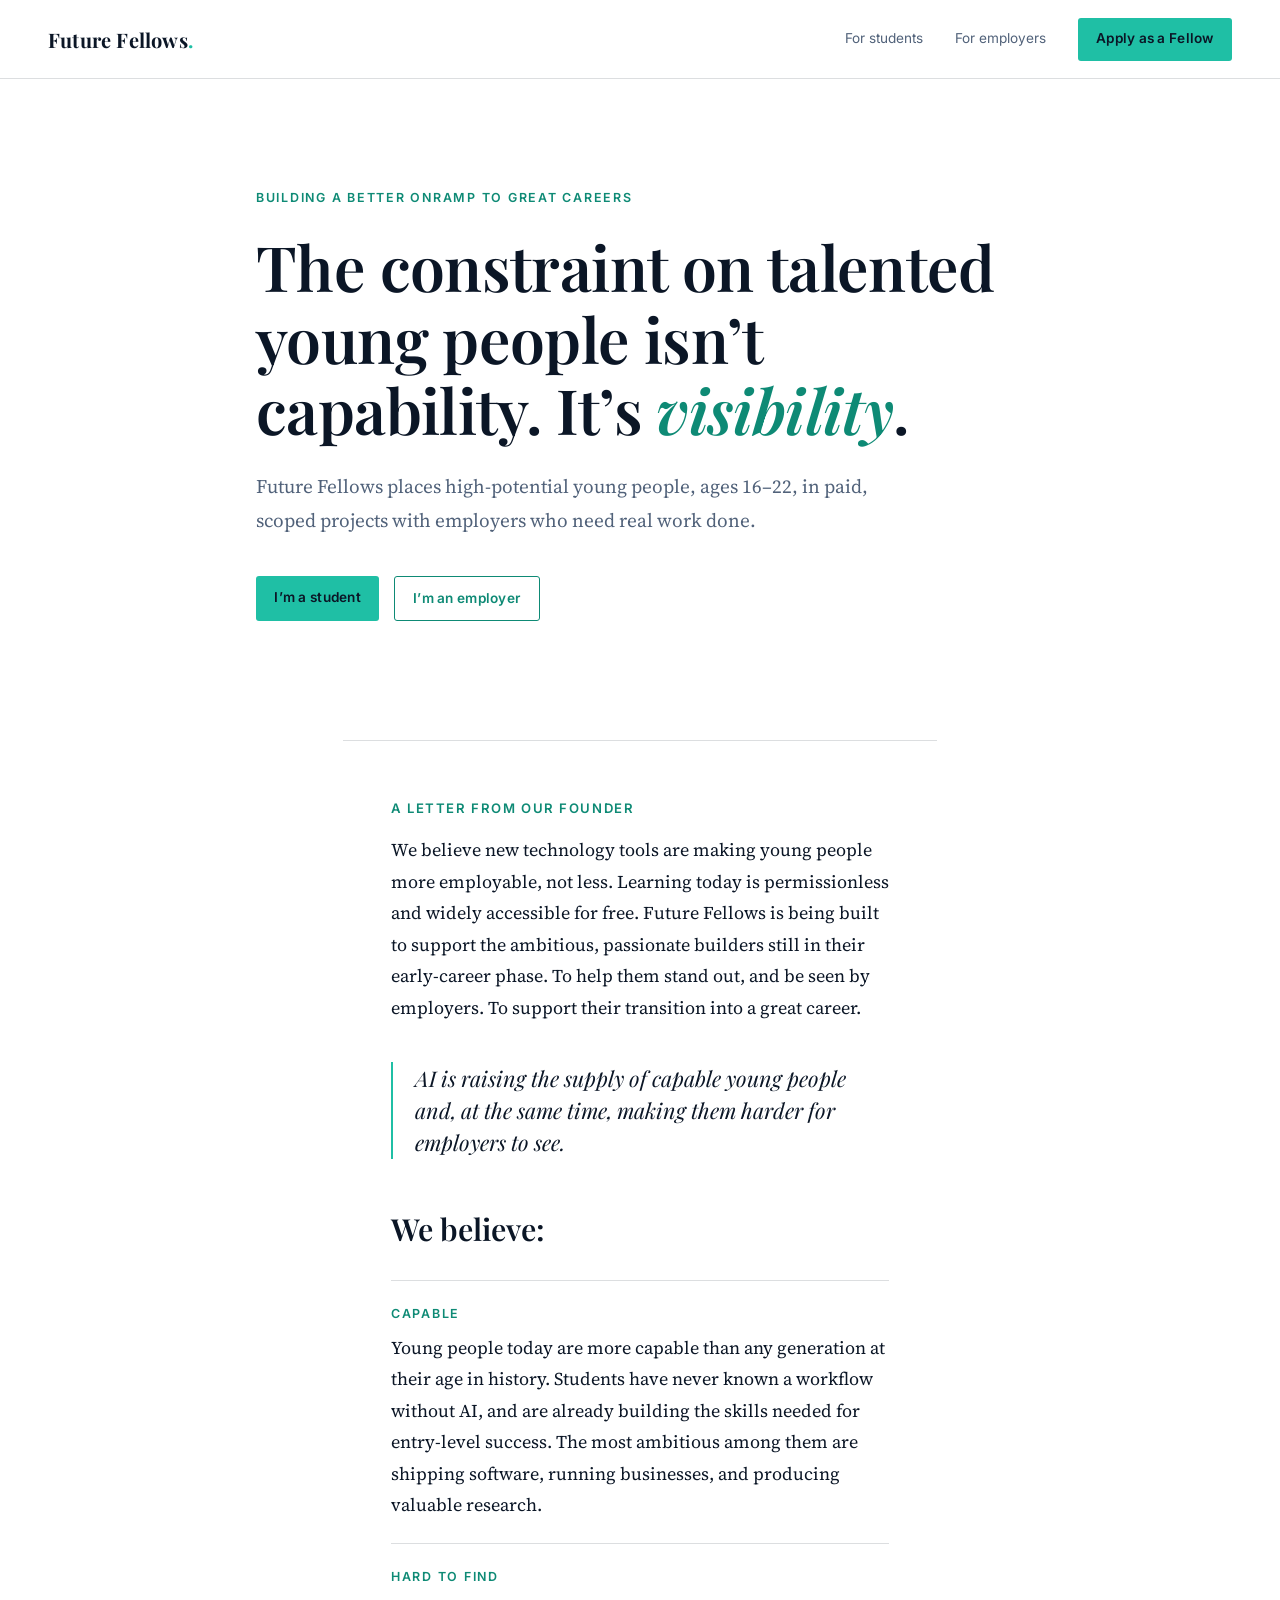
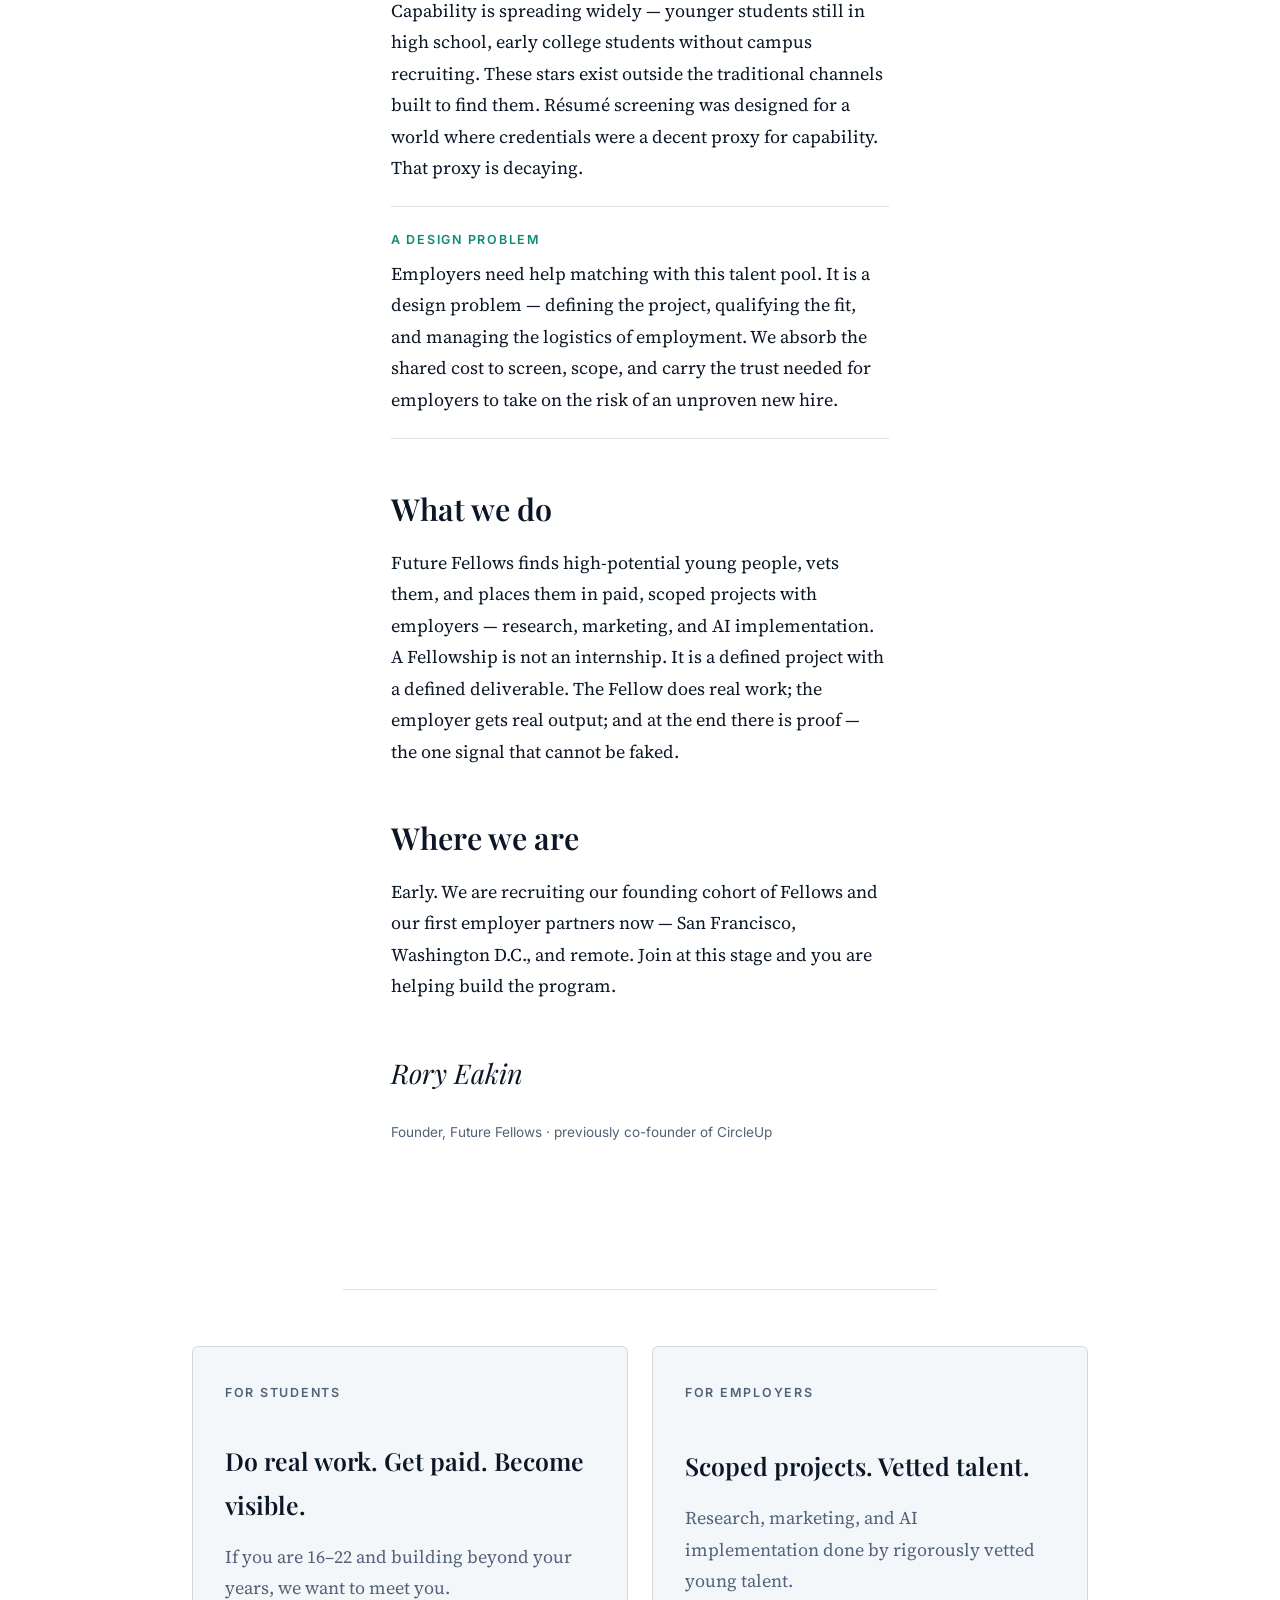
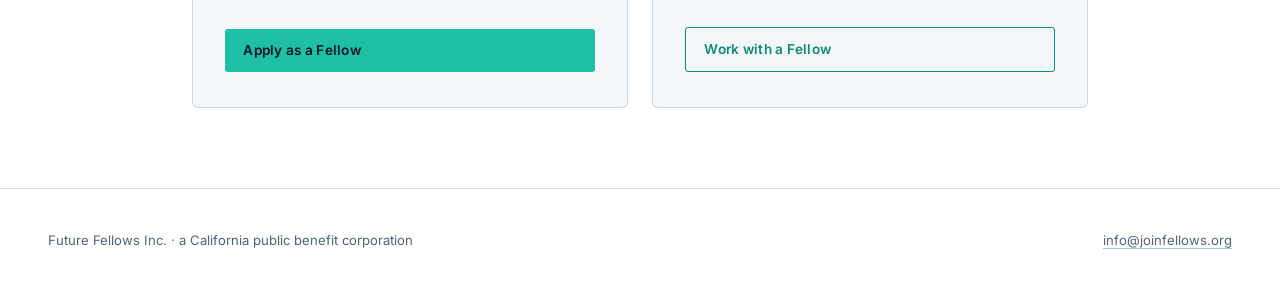
==== index.html @ b939de91 "Update index.html" ====
<!DOCTYPE html>
<html lang="en">
<head>
<meta charset="UTF-8">
<meta name="viewport" content="width=device-width, initial-scale=1">
<title>Future Fellows — Building a better onramp to great careers</title>
<meta name="description" content="Future Fellows places high-potential young people, ages 16–22, in paid, scoped projects with employers. The constraint on talented young people isn't capability. It's visibility.">
<link rel="preconnect" href="https://fonts.googleapis.com">
<link rel="preconnect" href="https://fonts.gstatic.com" crossorigin>
<link href="https://fonts.googleapis.com/css2?family=Playfair+Display:ital,wght@0,600;0,700;1,600&family=Source+Serif+4:ital,opsz,wght@0,8..60,400;0,8..60,600;1,8..60,400&family=Inter:wght@400;600&display=swap" rel="stylesheet">
<link rel="stylesheet" href="/style.css">
</head>
<body>

<nav class="nav">
  <a class="wordmark" href="/">Future Fellows<span>.</span></a>
  <div class="nav-links">
    <a href="/students.html">For students</a>
    <a href="/employers.html">For employers</a>
    <a class="btn" href="/students.html#apply">Apply as a Fellow</a>
  </div>
</nav>

<header class="hero fade-in">
  <p class="eyebrow">Building a better onramp to great careers</p>
  <h1>The constraint on talented   young people isn&rsquo;t capability. It&rsquo;s <em>visibility</em>.</h1>
  <p class="dek">Future Fellows places high-potential young people, ages 16&ndash;22, in paid, scoped projects with employers who need real work done.</p>
  <div class="cta-row">
    <a class="btn" href="/students.html">I&rsquo;m a student</a>
    <a class="btn btn-ghost" href="/employers.html">I&rsquo;m an employer</a>
  </div>
</header>

<hr class="rule">

<main class="prose">

  <h3>A letter from our founder</h3>

  <p>We believe new technology tools are making young people more employable, not less. Learning today is permissionless and widely accessible for free. Future Fellows is being built to support the ambitious, passionate builders still in their early-career phase. To help them stand out, and be seen by employers. To support their transition into a great career.</p>

  <p class="break-line">AI is raising the supply of capable young people and, at the same time, making them harder for employers to see.</p>

  <h2>We believe:</h2>

  <ul class="beliefs">
    <li>
      <span class="belief-name">Capable</span>
      Young people today are more capable than any generation at their age in history. Students have never known a workflow without AI, and are already building the skills needed for entry-level success. The most ambitious among them are shipping software, running businesses, and producing valuable research.
    </li>
    <li>
      <span class="belief-name">Hard to find</span>
      Capability is spreading widely &mdash; younger students still in high school, early college students without campus recruiting. These stars exist outside the traditional channels built to find them. R&eacute;sum&eacute; screening was designed for a world where credentials were a decent proxy for capability. That proxy is decaying.
    </li>
    <li>
      <span class="belief-name">A design problem</span>
      Employers need help matching with this talent pool. It is a design problem &mdash; defining the project, qualifying the fit, and managing the logistics of employment. We absorb the shared cost to screen, scope, and carry the trust needed for employers to take on the risk of an unproven new hire.
    </li>
  </ul>

  <h2>What we do</h2>

  <p>Future Fellows finds high-potential young people, vets them, and places them in paid, scoped projects with employers &mdash; research, marketing, and AI implementation. A Fellowship is not an internship. It is a defined project with a defined deliverable. The Fellow does real work; the employer gets real output; and at the end there is proof &mdash; the one signal that cannot be faked.</p>

  <h2>Where we are</h2>

  <p>Early. We are recruiting our founding cohort of Fellows and our first employer partners now &mdash; San Francisco, Washington D.C., and remote. Join at this stage and you are helping build the program.</p>

  <div class="signature">
    <p class="sig-name">Rory Eakin</p>
    <p class="sig-role">Founder, Future Fellows &middot; previously co-founder of CircleUp</p>
  </div>

</main>

<hr class="rule">

<section class="split">
  <div class="panel">
    <p class="eyebrow">For students</p>
    <h2>Do real work. Get paid. Become visible.</h2>
    <p>If you are 16&ndash;22 and building beyond your years, we want to meet you.</p>
    <a class="btn" href="/students.html">Apply as a Fellow</a>
  </div>
  <div class="panel">
    <p class="eyebrow">For employers</p>
    <h2>Scoped projects. Vetted talent.</h2>
    <p>Research, marketing, and AI implementation done by rigorously vetted young talent.</p>
    <a class="btn btn-ghost" href="/employers.html">Work with a Fellow</a>
  </div>
</section>

<footer>
  <div>Future Fellows Inc. &middot; a California public benefit corporation</div>
  <div><a href="mailto:info@joinfellows.org">info@joinfellows.org</a></div>
</footer>

</body>
</html>
---- style.css ----
/* Future Fellows — joinfellows.org
   Palette: white ground, navy ink, teal accent.
   Type: Playfair Display (display) / Source Serif 4 (body) / Inter (utility) */

:root {
  --bg: #FFFFFF;
  --bg-2: #F3F7F9;
  --ink: #0B1626;
  --muted: #51627A;
  --teal: #1FBFA5;
  --teal-text: #0E8A75;
  --teal-soft: rgba(31, 191, 165, 0.10);
  --hairline: rgba(11, 22, 38, 0.14);
  --measure: 66ch;
}

* { margin: 0; padding: 0; box-sizing: border-box; }

html { scroll-behavior: smooth; }

body {
  background: var(--bg);
  color: var(--ink);
  font-family: "Source Serif 4", Georgia, serif;
  font-size: 1.125rem;
  line-height: 1.75;
  -webkit-font-smoothing: antialiased;
}

::selection { background: var(--teal); color: var(--ink); }

a { color: var(--teal-text); text-decoration-color: rgba(14,138,117,.4); text-underline-offset: 3px; }
a:hover { text-decoration-color: var(--teal-text); }
a:focus-visible, button:focus-visible {
  outline: 2px solid var(--teal-text);
  outline-offset: 3px;
  border-radius: 2px;
}

/* ---------- Nav ---------- */

.nav {
  position: sticky;
  top: 0;
  z-index: 10;
  display: flex;
  align-items: center;
  justify-content: space-between;
  padding: 1.1rem clamp(1.25rem, 4vw, 3rem);
  background: rgba(255, 255, 255, 0.88);
  backdrop-filter: blur(8px);
  border-bottom: 1px solid var(--hairline);
}

.wordmark {
  font-family: "Playfair Display", Georgia, serif;
  font-weight: 700;
  font-size: 1.25rem;
  color: var(--ink);
  text-decoration: none;
  letter-spacing: 0.01em;
}
.wordmark span { color: var(--teal); }

.nav-links {
  display: flex;
  align-items: center;
  gap: clamp(1rem, 3vw, 2rem);
  font-family: "Inter", system-ui, sans-serif;
  font-size: 0.85rem;
}
.nav-links a { color: var(--muted); text-decoration: none; }
.nav-links a:hover { color: var(--ink); }
.nav-links a.active { color: var(--ink); }

.btn {
  display: inline-block;
  font-family: "Inter", system-ui, sans-serif;
  font-size: 0.85rem;
  font-weight: 600;
  letter-spacing: 0.02em;
  color: var(--ink) !important;
  background: var(--teal);
  padding: 0.6rem 1.15rem;
  border-radius: 3px;
  text-decoration: none;
  transition: background 140ms ease;
}
.btn:hover { background: #2bd6ba; }

.btn-ghost {
  background: transparent;
  color: var(--teal-text) !important;
  border: 1px solid var(--teal-text);
}
.btn-ghost:hover { background: var(--teal-soft); }

/* ---------- Hero ---------- */

.hero {
  max-width: 54rem;
  margin: 0 auto;
  padding: clamp(5rem, 12vh, 9rem) clamp(1.25rem, 4vw, 3rem) clamp(3rem, 7vh, 5rem);
  text-align: left;
}

.eyebrow {
  font-family: "Inter", system-ui, sans-serif;
  font-size: 0.78rem;
  font-weight: 600;
  letter-spacing: 0.14em;
  text-transform: uppercase;
  color: var(--teal-text);
  margin-bottom: 1.4rem;
}

.hero h1 {
  font-family: "Playfair Display", Georgia, serif;
  font-weight: 600;
  font-size: clamp(2.2rem, 5.5vw, 3.9rem);
  line-height: 1.14;
  letter-spacing: -0.01em;
}

.hero h1 em {
  font-style: italic;
  color: var(--teal-text);
}

.hero .dek {
  margin-top: 1.6rem;
  max-width: var(--measure);
  color: var(--muted);
  font-size: 1.2rem;
}

.hero .cta-row { margin-top: 2.4rem; display: flex; gap: 0.9rem; flex-wrap: wrap; }

/* ---------- Letter / prose ---------- */

.prose {
  max-width: var(--measure);
  margin: 0 auto;
  padding: 0 clamp(1.25rem, 4vw, 3rem) 4rem;
}

.prose p { margin-bottom: 1.5rem; }

.prose h2 {
  font-family: "Playfair Display", Georgia, serif;
  font-weight: 600;
  font-size: clamp(1.5rem, 3vw, 1.9rem);
  line-height: 1.25;
  margin: 3.2rem 0 1.2rem;
}

.prose h3 {
  font-family: "Inter", system-ui, sans-serif;
  font-size: 0.82rem;
  font-weight: 600;
  letter-spacing: 0.12em;
  text-transform: uppercase;
  color: var(--teal-text);
  margin: 2.6rem 0 0.9rem;
}

.prose .break-line {
  font-family: "Playfair Display", Georgia, serif;
  font-style: italic;
  font-size: 1.35rem;
  line-height: 1.5;
  color: var(--ink);
  margin: 2.4rem 0;
  padding-left: 1.4rem;
  border-left: 2px solid var(--teal);
}

.rule {
  max-width: var(--measure);
  margin: 3.5rem auto;
  border: 0;
  border-top: 1px solid var(--hairline);
}

/* Beliefs */

.beliefs { list-style: none; margin: 2rem 0; }
.beliefs li {
  padding: 1.4rem 0;
  border-top: 1px solid var(--hairline);
}
.beliefs li:last-child { border-bottom: 1px solid var(--hairline); }
.beliefs .belief-name {
  font-family: "Inter", system-ui, sans-serif;
  font-size: 0.78rem;
  font-weight: 600;
  letter-spacing: 0.14em;
  text-transform: uppercase;
  color: var(--teal-text);
  display: block;
  margin-bottom: 0.4rem;
}

/* Signature */

.signature {
  margin-top: 3rem;
}
.signature .sig-name {
  font-family: "Playfair Display", Georgia, serif;
  font-style: italic;
  font-size: 1.7rem;
  color: var(--ink);
}
.signature .sig-role {
  font-family: "Inter", system-ui, sans-serif;
  font-size: 0.85rem;
  color: var(--muted);
  margin-top: 0.4rem;
}

/* ---------- Two-audience split ---------- */

.split {
  max-width: 62rem;
  margin: 0 auto;
  padding: 0 clamp(1.25rem, 4vw, 3rem) 5rem;
  display: grid;
  grid-template-columns: 1fr 1fr;
  gap: 1.5rem;
}

.split .panel {
  background: var(--bg-2);
  border: 1px solid var(--hairline);
  border-radius: 6px;
  padding: 2.2rem 2rem;
  display: flex;
  flex-direction: column;
}

.split .panel h2 {
  font-family: "Playfair Display", Georgia, serif;
  font-weight: 600;
  font-size: 1.55rem;
  margin: 0.6rem 0 0.9rem;
}

.split .panel p { color: var(--muted); margin-bottom: 1.6rem; flex-grow: 1; }

@media (max-width: 720px) {
  .split { grid-template-columns: 1fr; }
}

/* ---------- Detail pages ---------- */

.page-hero {
  max-width: 54rem;
  margin: 0 auto;
  padding: clamp(4rem, 10vh, 7rem) clamp(1.25rem, 4vw, 3rem) 2rem;
}
.page-hero h1 {
  font-family: "Playfair Display", Georgia, serif;
  font-weight: 600;
  font-size: clamp(2rem, 4.5vw, 3.1rem);
  line-height: 1.16;
}
.page-hero .dek { margin-top: 1.3rem; max-width: var(--measure); color: var(--muted); font-size: 1.15rem; }

.steps { list-style: none; margin: 1.6rem 0 2.2rem; counter-reset: step; }
.steps li {
  counter-increment: step;
  position: relative;
  padding: 0 0 1.6rem 3.2rem;
}
.steps li::before {
  content: counter(step, decimal-leading-zero);
  position: absolute;
  left: 0;
  top: 0.15em;
  font-family: "Playfair Display", Georgia, serif;
  font-style: italic;
  font-size: 1.25rem;
  color: var(--teal-text);
}
.steps li strong { display: block; font-family: "Inter", system-ui, sans-serif; font-size: 0.95rem; font-weight: 600; letter-spacing: 0.01em; margin-bottom: 0.25rem; }
.steps li span { color: var(--muted); font-size: 1.05rem; }

.faq dt {
  font-family: "Inter", system-ui, sans-serif;
  font-weight: 600;
  font-size: 0.98rem;
  margin-top: 1.8rem;
}
.faq dd { color: var(--muted); margin-top: 0.5rem; }

.cta-band {
  max-width: var(--measure);
  margin: 1rem auto 5rem;
  padding: 2.4rem clamp(1.25rem, 4vw, 3rem);
  border: 1px solid var(--teal-text);
  border-radius: 6px;
  background: var(--teal-soft);
}
.cta-band h2 {
  font-family: "Playfair Display", Georgia, serif;
  font-weight: 600;
  font-size: 1.6rem;
  margin-bottom: 0.8rem;
}
.cta-band p { color: var(--muted); margin-bottom: 1.4rem; }

/* ---------- Footer ---------- */

footer {
  border-top: 1px solid var(--hairline);
  padding: 2.5rem clamp(1.25rem, 4vw, 3rem) 3rem;
  font-family: "Inter", system-ui, sans-serif;
  font-size: 0.82rem;
  color: var(--muted);
  display: flex;
  justify-content: space-between;
  gap: 1.5rem;
  flex-wrap: wrap;
}
footer a { color: var(--muted); }
footer a:hover { color: var(--ink); }

/* ---------- Motion ---------- */

.fade-in { animation: fadeUp 700ms ease both; }
@keyframes fadeUp {
  from { opacity: 0; transform: translateY(10px); }
  to { opacity: 1; transform: none; }
}
@media (prefers-reduced-motion: reduce) {
  html { scroll-behavior: auto; }
  .fade-in { animation: none; }
}
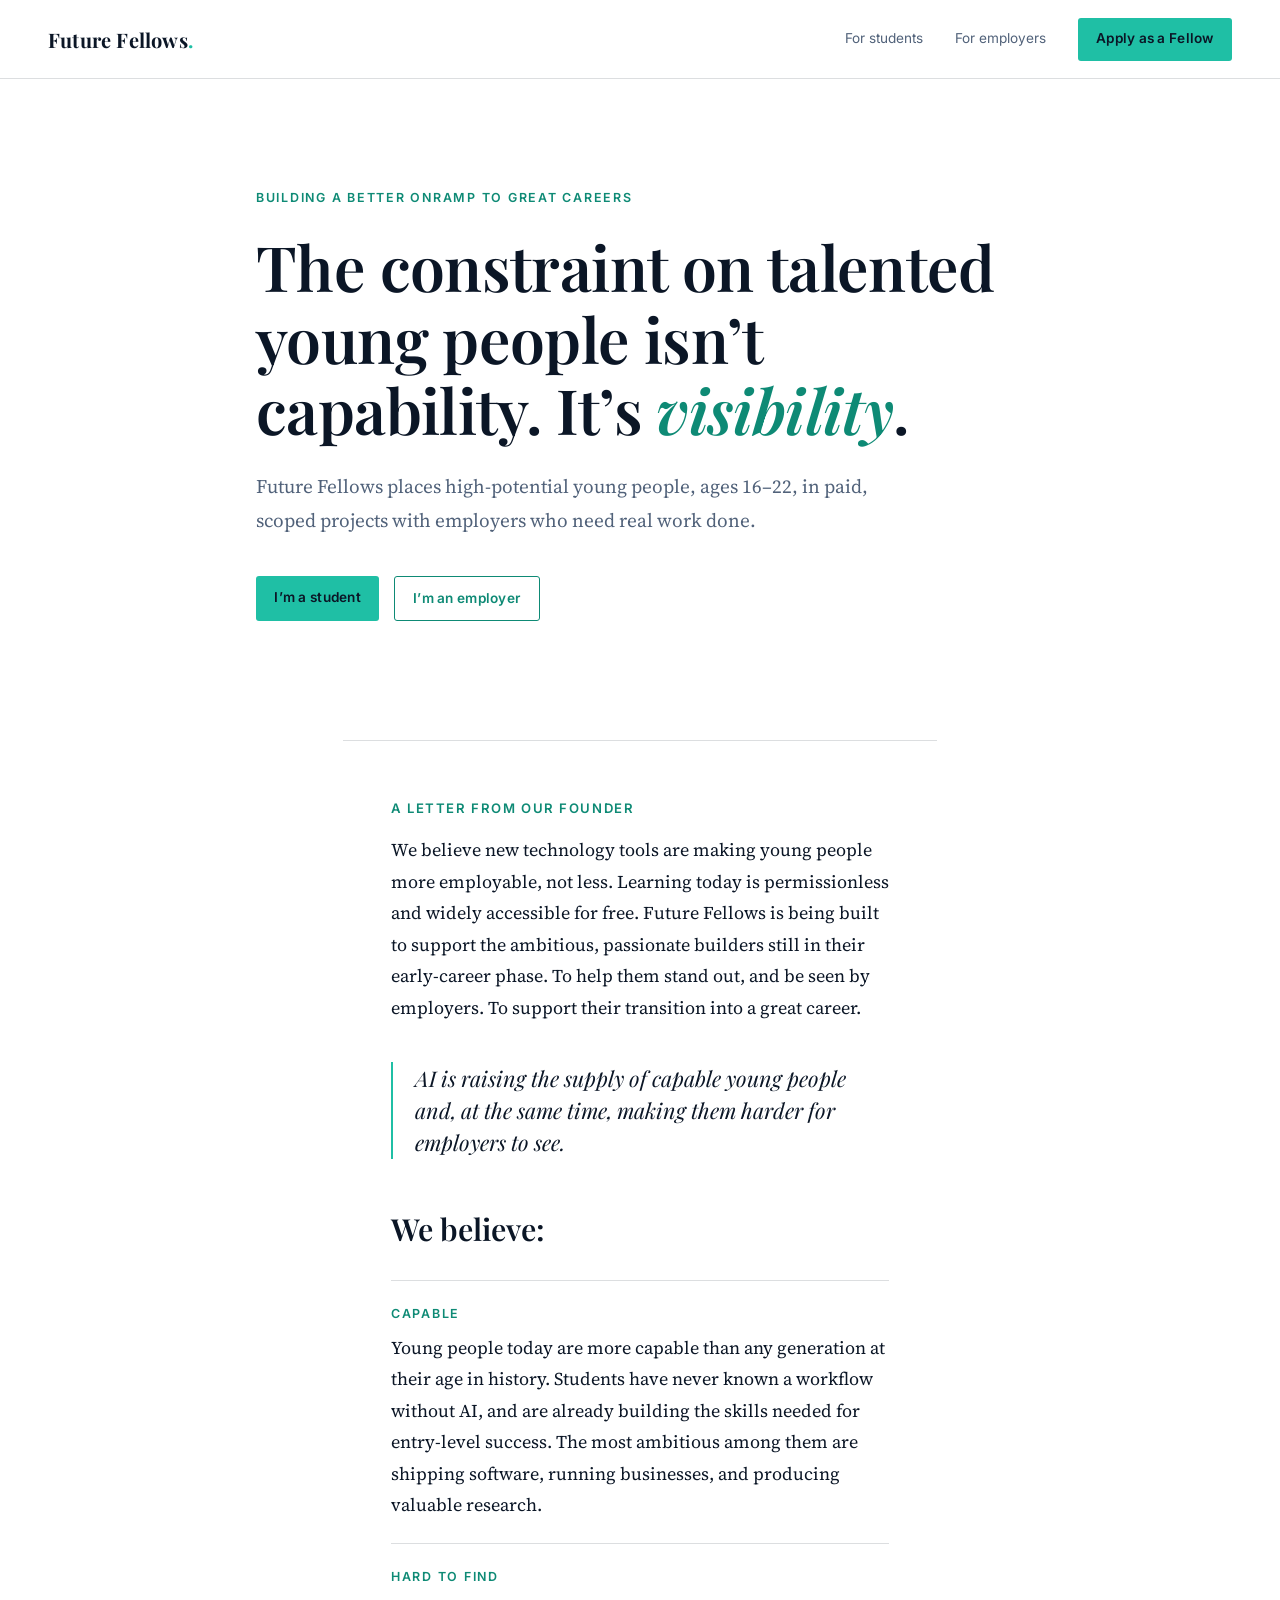
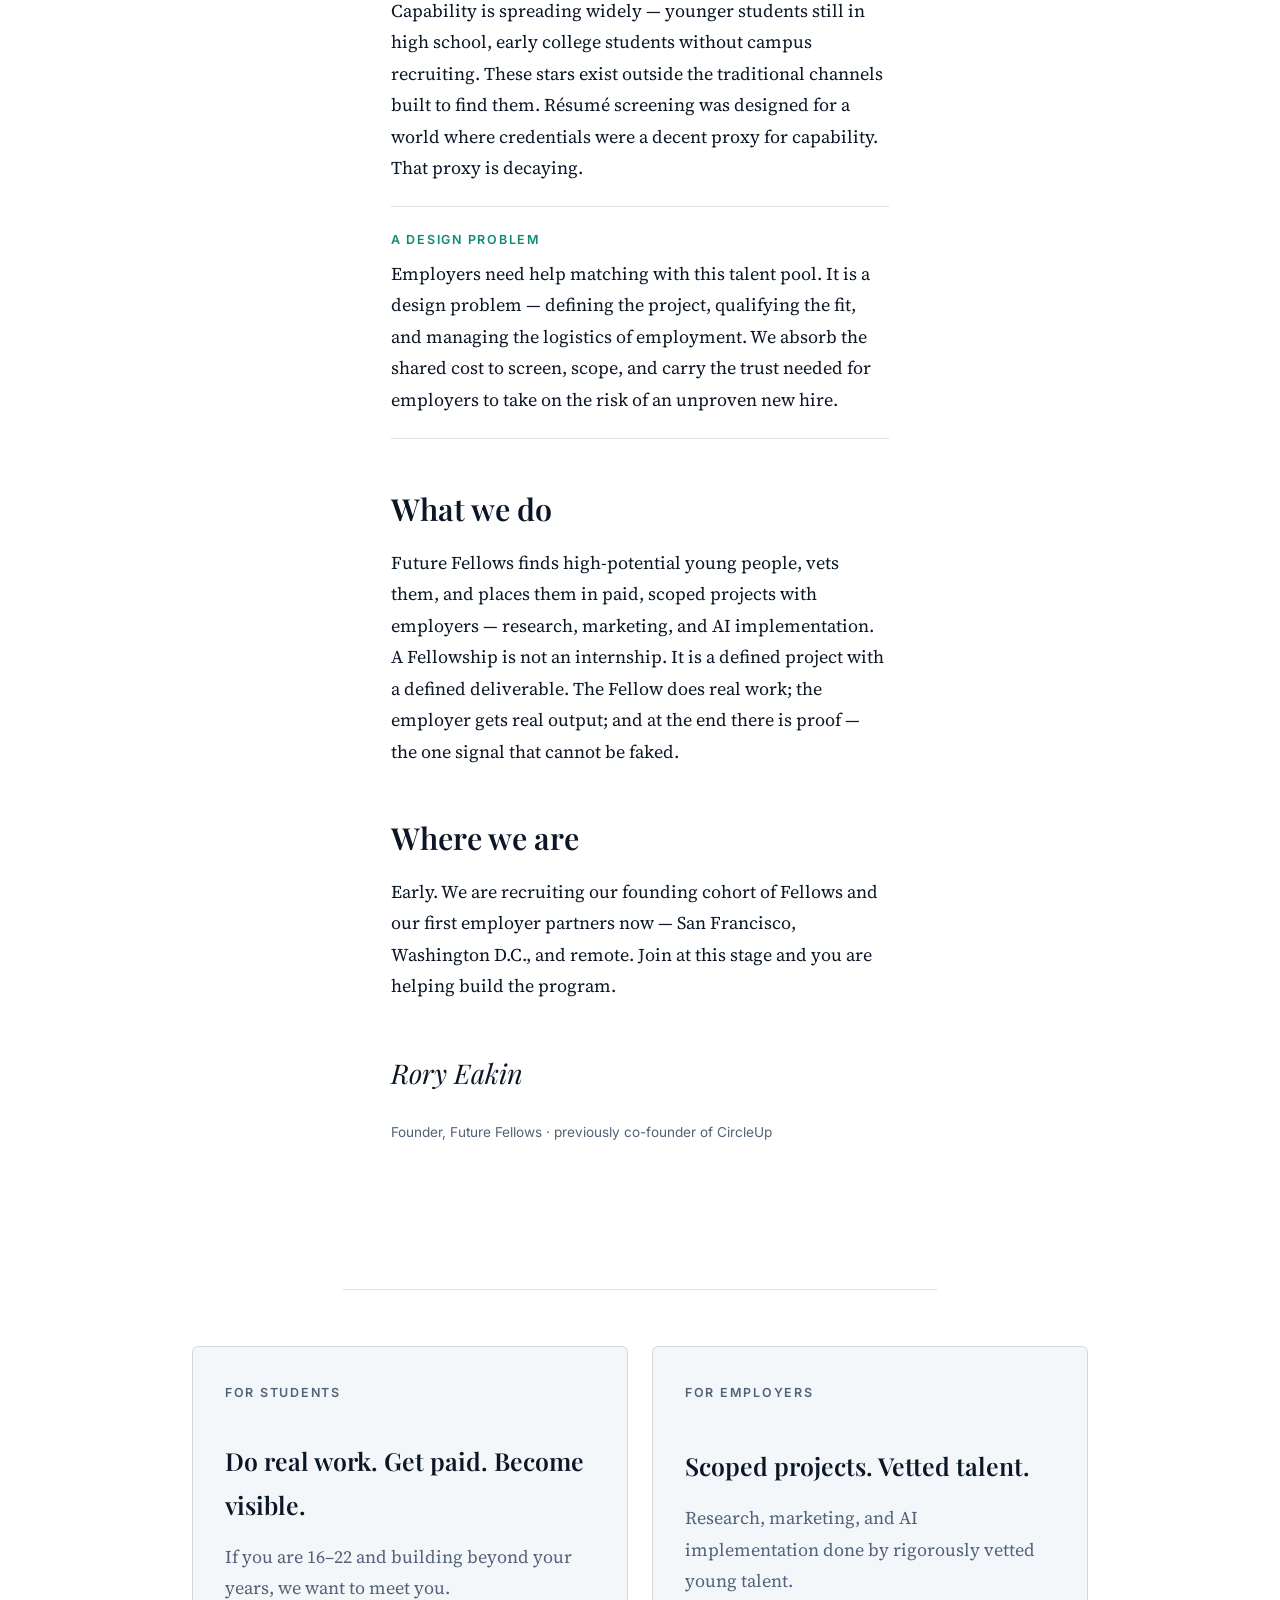
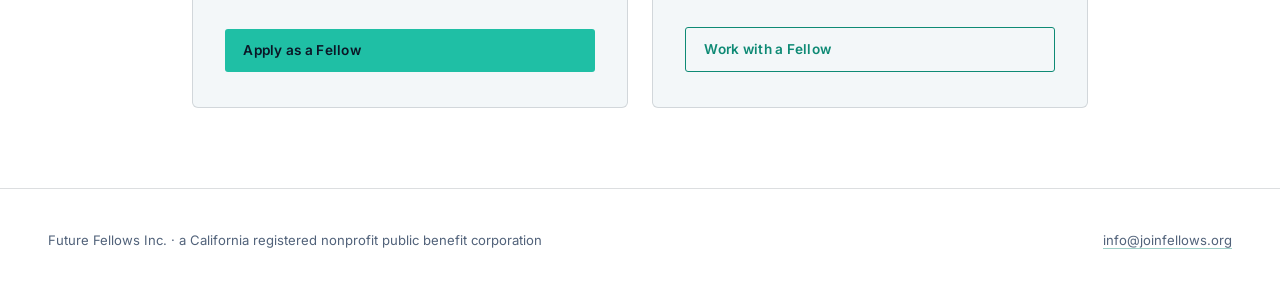
==== commit 5f1afeab: "Add site favicon and update footer to specify registered nonprofit status" ====
--- a/index.html
+++ b/index.html
@@ -9,6 +9,10 @@
 <link rel="preconnect" href="https://fonts.gstatic.com" crossorigin>
 <link href="https://fonts.googleapis.com/css2?family=Playfair+Display:ital,wght@0,600;0,700;1,600&family=Source+Serif+4:ital,opsz,wght@0,8..60,400;0,8..60,600;1,8..60,400&family=Inter:wght@400;600&display=swap" rel="stylesheet">
 <link rel="stylesheet" href="/style.css">
+<link rel="icon" type="image/x-icon" href="/favicon.ico">
+<link rel="icon" type="image/png" sizes="32x32" href="/favicon-32x32.png">
+<link rel="icon" type="image/png" sizes="16x16" href="/favicon-16x16.png">
+<link rel="apple-touch-icon" sizes="180x180" href="/apple-touch-icon.png">
 </head>
 <body>
 
@@ -23,7 +27,7 @@
 
 <header class="hero fade-in">
   <p class="eyebrow">Building a better onramp to great careers</p>
-  <h1>The constraint on talented   young people isn&rsquo;t capability. It&rsquo;s <em>visibility</em>.</h1>
+  <h1>The constraint on talented young people isn&rsquo;t capability. It&rsquo;s <em>visibility</em>.</h1>
   <p class="dek">Future Fellows places high-potential young people, ages 16&ndash;22, in paid, scoped projects with employers who need real work done.</p>
   <div class="cta-row">
     <a class="btn" href="/students.html">I&rsquo;m a student</a>
@@ -91,7 +95,7 @@
 </section>
 
 <footer>
-  <div>Future Fellows Inc. &middot; a California public benefit corporation</div>
+  <div>Future Fellows Inc. &middot; a California registered nonprofit public benefit corporation</div>
   <div><a href="mailto:info@joinfellows.org">info@joinfellows.org</a></div>
 </footer>
 
--- a/style.css
+++ b/style.css
@@ -326,6 +326,243 @@
 footer a { color: var(--muted); }
 footer a:hover { color: var(--ink); }
 
+/* ---------- Case studies ---------- */
+
+.cs-grid {
+  max-width: 62rem;
+  margin: 0 auto;
+  padding: 0 clamp(1.25rem, 4vw, 3rem) 5rem;
+  display: grid;
+  grid-template-columns: repeat(auto-fill, minmax(280px, 1fr));
+  gap: 1.5rem;
+}
+@media (min-width: 900px) {
+  .cs-grid { grid-template-columns: repeat(3, 1fr); }
+}
+
+.cs-card {
+  position: relative;
+  perspective: 1600px;
+  aspect-ratio: 3 / 4;
+}
+.cs-card-inner {
+  position: relative;
+  width: 100%;
+  height: 100%;
+  transform-style: preserve-3d;
+  transition: transform 550ms ease;
+  border-radius: 6px;
+}
+.cs-card:focus-visible { outline: none; }
+.cs-card:focus-visible .cs-card-inner { outline: 2px solid var(--teal-text); outline-offset: 3px; }
+
+@media (hover: hover) and (pointer: fine) {
+  .cs-card:hover .cs-card-inner,
+  .cs-card:focus-within .cs-card-inner { transform: rotateY(180deg); }
+}
+.cs-card.is-flipped .cs-card-inner { transform: rotateY(180deg); }
+
+.cs-face {
+  position: absolute;
+  inset: 0;
+  backface-visibility: hidden;
+  border: 1px solid var(--hairline);
+  border-radius: 6px;
+  overflow: hidden;
+  display: flex;
+  flex-direction: column;
+  background: var(--bg);
+}
+.cs-face-back {
+  transform: rotateY(180deg);
+  background: var(--ink);
+  border-color: var(--ink);
+  color: var(--bg);
+}
+
+.cs-photo {
+  flex: 1 1 auto;
+  min-height: 0;
+  display: flex;
+  align-items: center;
+  justify-content: center;
+  background: var(--bg-2);
+  color: var(--teal-text);
+  font-family: "Playfair Display", Georgia, serif;
+  font-weight: 600;
+  font-size: 2.6rem;
+}
+.cs-photo img { width: 100%; height: 100%; object-fit: cover; }
+
+.cs-front-body {
+  flex: 0 0 auto;
+  padding: 1.1rem 1.25rem 1.25rem;
+  display: flex;
+  align-items: flex-end;
+  justify-content: space-between;
+  gap: 0.75rem;
+  border-top: 1px solid var(--hairline);
+}
+.cs-front-body h3 {
+  font-family: "Playfair Display", Georgia, serif;
+  font-weight: 600;
+  font-size: 1.15rem;
+  margin: 0 0 0.25rem;
+}
+.cs-front-body p {
+  font-family: "Inter", system-ui, sans-serif;
+  font-size: 0.85rem;
+  color: var(--muted);
+  margin: 0;
+}
+
+.cs-linkedin {
+  flex: 0 0 auto;
+  width: 2.1rem;
+  height: 2.1rem;
+  border-radius: 50%;
+  display: flex;
+  align-items: center;
+  justify-content: center;
+  background: var(--teal-soft);
+  color: var(--teal-text);
+  transition: background 140ms ease, color 140ms ease;
+}
+.cs-linkedin:hover { background: var(--teal); color: var(--ink); }
+.cs-linkedin svg { width: 1rem; height: 1rem; }
+
+.cs-back-body {
+  flex: 1 1 auto;
+  min-height: 0;
+  padding: 1.6rem 1.4rem 1.3rem;
+  display: flex;
+  flex-direction: column;
+}
+.cs-back-body .cs-back-name {
+  font-family: "Inter", system-ui, sans-serif;
+  font-size: 0.75rem;
+  font-weight: 600;
+  letter-spacing: 0.12em;
+  text-transform: uppercase;
+  color: var(--teal);
+  margin: 0 0 0.75rem;
+}
+.cs-back-body p.cs-short {
+  font-family: "Source Serif 4", Georgia, serif;
+  font-size: 1rem;
+  line-height: 1.55;
+  color: rgba(255, 255, 255, 0.92);
+  margin: 0;
+  flex: 1 1 auto;
+  min-height: 0;
+  overflow-y: auto;
+}
+.cs-readmore {
+  margin-top: 1rem;
+  align-self: flex-start;
+  background: none;
+  border: none;
+  padding: 0;
+  font-family: "Inter", system-ui, sans-serif;
+  font-weight: 600;
+  font-size: 0.82rem;
+  color: var(--teal);
+  cursor: pointer;
+  display: inline-flex;
+  align-items: center;
+  gap: 0.4rem;
+}
+.cs-readmore:hover { color: #fff; }
+.cs-readmore svg { width: 0.85rem; height: 0.85rem; transition: transform 140ms ease; }
+.cs-readmore:hover svg { transform: translateX(3px); }
+
+/* Case study "read more" modal */
+.cs-modal-overlay {
+  position: fixed;
+  inset: 0;
+  background: rgba(11, 22, 38, 0.5);
+  display: flex;
+  align-items: center;
+  justify-content: center;
+  padding: 1.5rem;
+  z-index: 20;
+  opacity: 0;
+  pointer-events: none;
+  transition: opacity 180ms ease;
+}
+.cs-modal-overlay.is-open { opacity: 1; pointer-events: auto; }
+.cs-modal {
+  background: var(--bg);
+  border: 1px solid var(--hairline);
+  border-radius: 6px;
+  max-width: 34rem;
+  width: 100%;
+  max-height: 82vh;
+  overflow-y: auto;
+  padding: 2.4rem 2.4rem 2.1rem;
+  position: relative;
+}
+.cs-modal-close {
+  position: absolute;
+  top: 1rem;
+  right: 1rem;
+  width: 2rem;
+  height: 2rem;
+  border-radius: 50%;
+  border: none;
+  background: var(--teal-soft);
+  color: var(--ink);
+  font-size: 1rem;
+  cursor: pointer;
+  display: flex;
+  align-items: center;
+  justify-content: center;
+}
+.cs-modal-close:hover { background: var(--teal); }
+.cs-modal .eyebrow { margin-bottom: 0.5rem; }
+.cs-modal h2 {
+  font-family: "Playfair Display", Georgia, serif;
+  font-weight: 600;
+  font-size: 1.6rem;
+  margin: 0 0 1.1rem;
+}
+.cs-modal p {
+  font-size: 1.05rem;
+  margin-bottom: 0.9rem;
+}
+.cs-modal p:last-child { margin-bottom: 0; }
+
+.cs-checkpoint-note {
+  max-width: 62rem;
+  margin: 0 auto;
+  padding: 0 clamp(1.25rem, 4vw, 3rem) 1rem;
+}
+.cs-checkpoint-note p {
+  font-family: "Inter", system-ui, sans-serif;
+  font-size: 0.8rem;
+  color: var(--muted);
+  border: 1px dashed var(--hairline);
+  border-radius: 6px;
+  padding: 0.75rem 1rem;
+}
+
+.cs-sample-flag {
+  position: absolute;
+  top: 0.75rem;
+  left: 0.75rem;
+  z-index: 2;
+  background: rgba(255, 255, 255, 0.92);
+  border: 1px solid var(--hairline);
+  color: var(--teal-text);
+  font-family: "Inter", system-ui, sans-serif;
+  font-weight: 600;
+  font-size: 0.65rem;
+  letter-spacing: 0.08em;
+  text-transform: uppercase;
+  padding: 0.25rem 0.55rem;
+  border-radius: 100px;
+}
+
 /* ---------- Motion ---------- */
 
 .fade-in { animation: fadeUp 700ms ease both; }
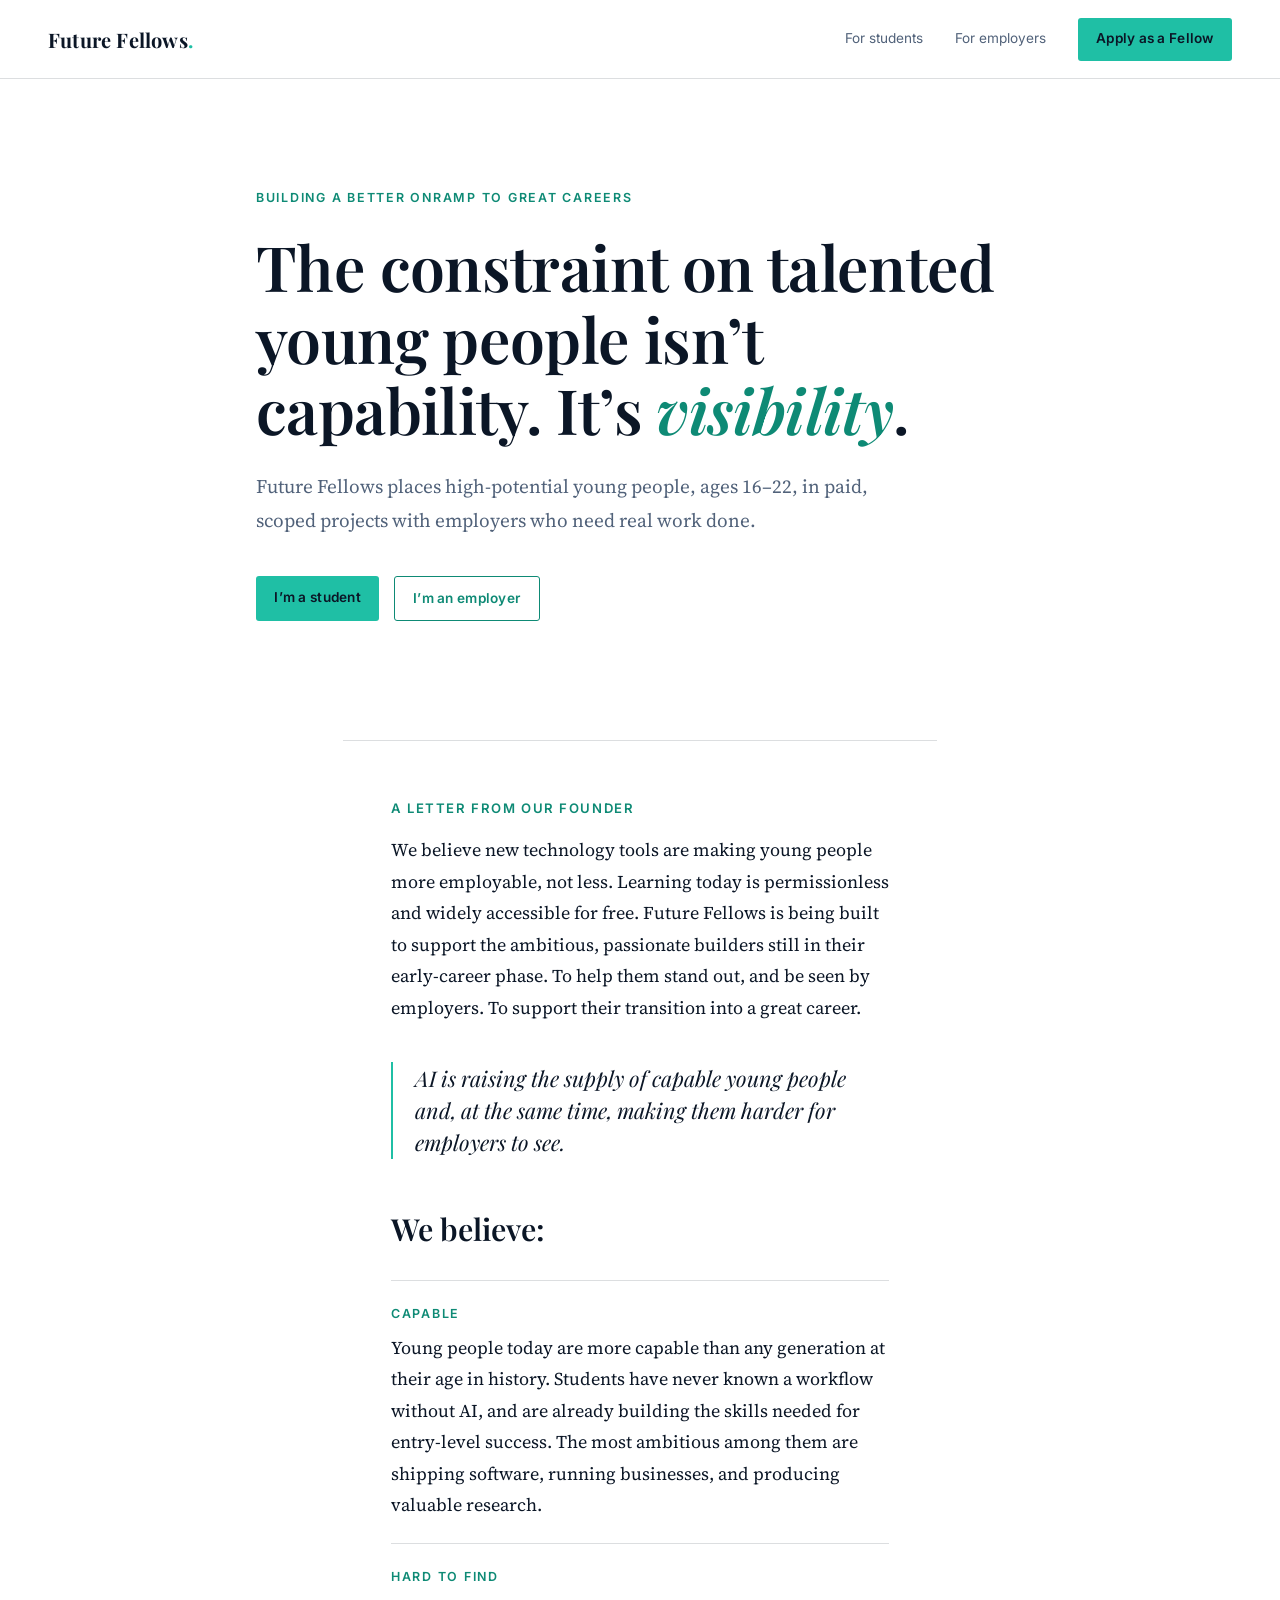
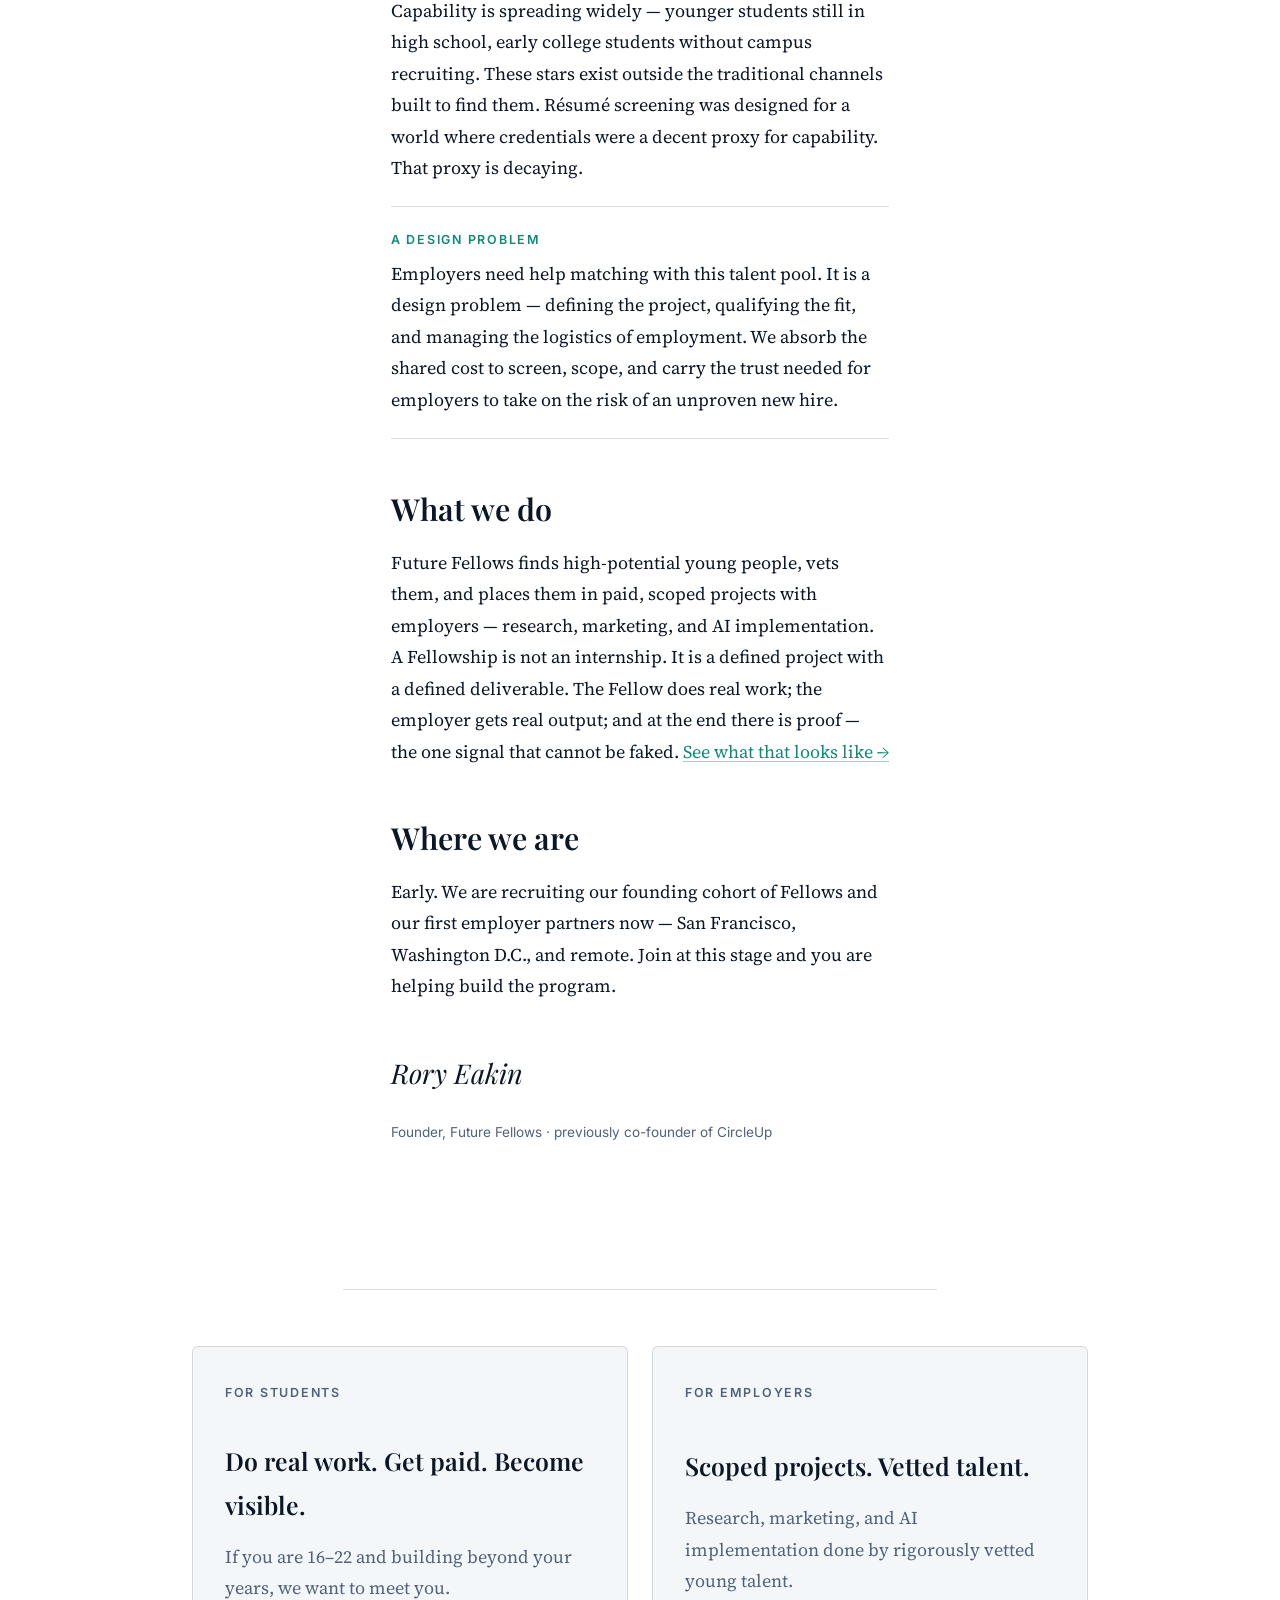
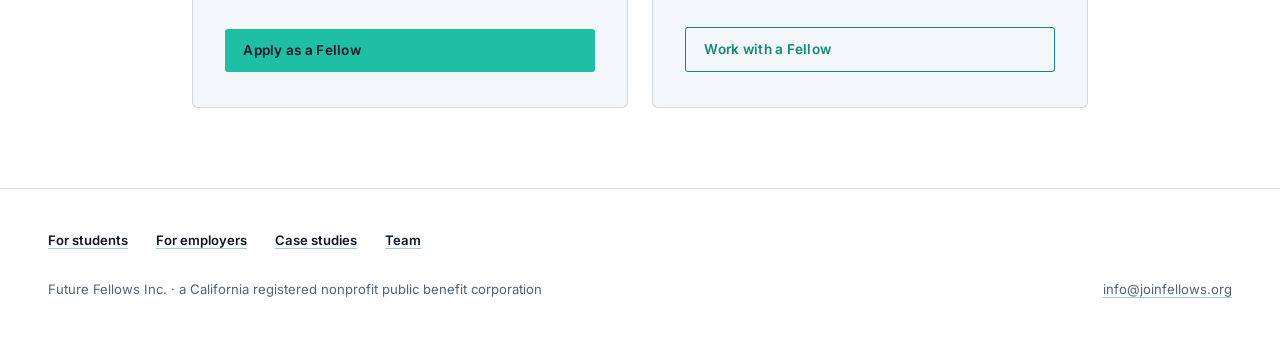
==== commit 1e69031e: "Add case studies and team pages; footer nav; drop placeholder entries - Merge main (favicons, nonpro" ====
--- a/index.html
+++ b/index.html
@@ -64,7 +64,7 @@
 
   <h2>What we do</h2>
 
-  <p>Future Fellows finds high-potential young people, vets them, and places them in paid, scoped projects with employers &mdash; research, marketing, and AI implementation. A Fellowship is not an internship. It is a defined project with a defined deliverable. The Fellow does real work; the employer gets real output; and at the end there is proof &mdash; the one signal that cannot be faked.</p>
+  <p>Future Fellows finds high-potential young people, vets them, and places them in paid, scoped projects with employers &mdash; research, marketing, and AI implementation. A Fellowship is not an internship. It is a defined project with a defined deliverable. The Fellow does real work; the employer gets real output; and at the end there is proof &mdash; the one signal that cannot be faked. <a href="/case-studies.html">See what that looks like &rarr;</a></p>
 
   <h2>Where we are</h2>
 
@@ -95,8 +95,16 @@
 </section>
 
 <footer>
-  <div>Future Fellows Inc. &middot; a California registered nonprofit public benefit corporation</div>
-  <div><a href="mailto:info@joinfellows.org">info@joinfellows.org</a></div>
+  <nav class="footer-nav" aria-label="Secondary">
+    <a href="/students.html">For students</a>
+    <a href="/employers.html">For employers</a>
+    <a href="/case-studies.html">Case studies</a>
+    <a href="/team.html">Team</a>
+  </nav>
+  <div class="footer-meta">
+    <div>Future Fellows Inc. &middot; a California registered nonprofit public benefit corporation</div>
+    <div><a href="mailto:info@joinfellows.org">info@joinfellows.org</a></div>
+  </div>
 </footer>
 
 </body>
--- a/style.css
+++ b/style.css
@@ -319,12 +319,30 @@
   font-size: 0.82rem;
   color: var(--muted);
   display: flex;
+  flex-direction: column;
+  gap: 1.6rem;
+}
+footer a { color: var(--muted); }
+footer a:hover { color: var(--ink); }
+
+.footer-nav {
+  display: flex;
+  flex-wrap: wrap;
+  gap: 0.4rem 1.75rem;
+}
+.footer-nav a {
+  color: var(--ink);
+  font-weight: 600;
+}
+.footer-nav a:hover { color: var(--teal-text); }
+.footer-nav a.active { color: var(--teal-text); }
+
+.footer-meta {
+  display: flex;
   justify-content: space-between;
   gap: 1.5rem;
   flex-wrap: wrap;
 }
-footer a { color: var(--muted); }
-footer a:hover { color: var(--ink); }
 
 /* ---------- Case studies ---------- */
 
@@ -338,6 +356,9 @@
 }
 @media (min-width: 900px) {
   .cs-grid { grid-template-columns: repeat(3, 1fr); }
+  /* Keep a short set from sitting orphaned against the left edge of a 3-up grid. */
+  .cs-grid[data-count="1"] { grid-template-columns: minmax(0, 300px); justify-content: center; }
+  .cs-grid[data-count="2"] { grid-template-columns: repeat(2, minmax(0, 300px)); justify-content: center; }
 }
 
 .cs-card {
@@ -358,7 +379,10 @@
 
 @media (hover: hover) and (pointer: fine) {
   .cs-card:hover .cs-card-inner,
-  .cs-card:focus-within .cs-card-inner { transform: rotateY(180deg); }
+  .cs-card:focus-within .cs-card-inner {
+    transition-delay: 760ms;
+    transform: rotateY(180deg);
+  }
 }
 .cs-card.is-flipped .cs-card-inner { transform: rotateY(180deg); }
 
@@ -502,6 +526,16 @@
   padding: 2.4rem 2.4rem 2.1rem;
   position: relative;
 }
+.cs-modal-disclosure {
+  margin: 1.6rem 0 0;
+  padding-top: 1.1rem;
+  border-top: 1px solid var(--hairline);
+  font-family: "Inter", system-ui, sans-serif;
+  font-size: 0.78rem;
+  line-height: 1.5;
+  color: var(--muted);
+}
+
 .cs-modal-close {
   position: absolute;
   top: 1rem;
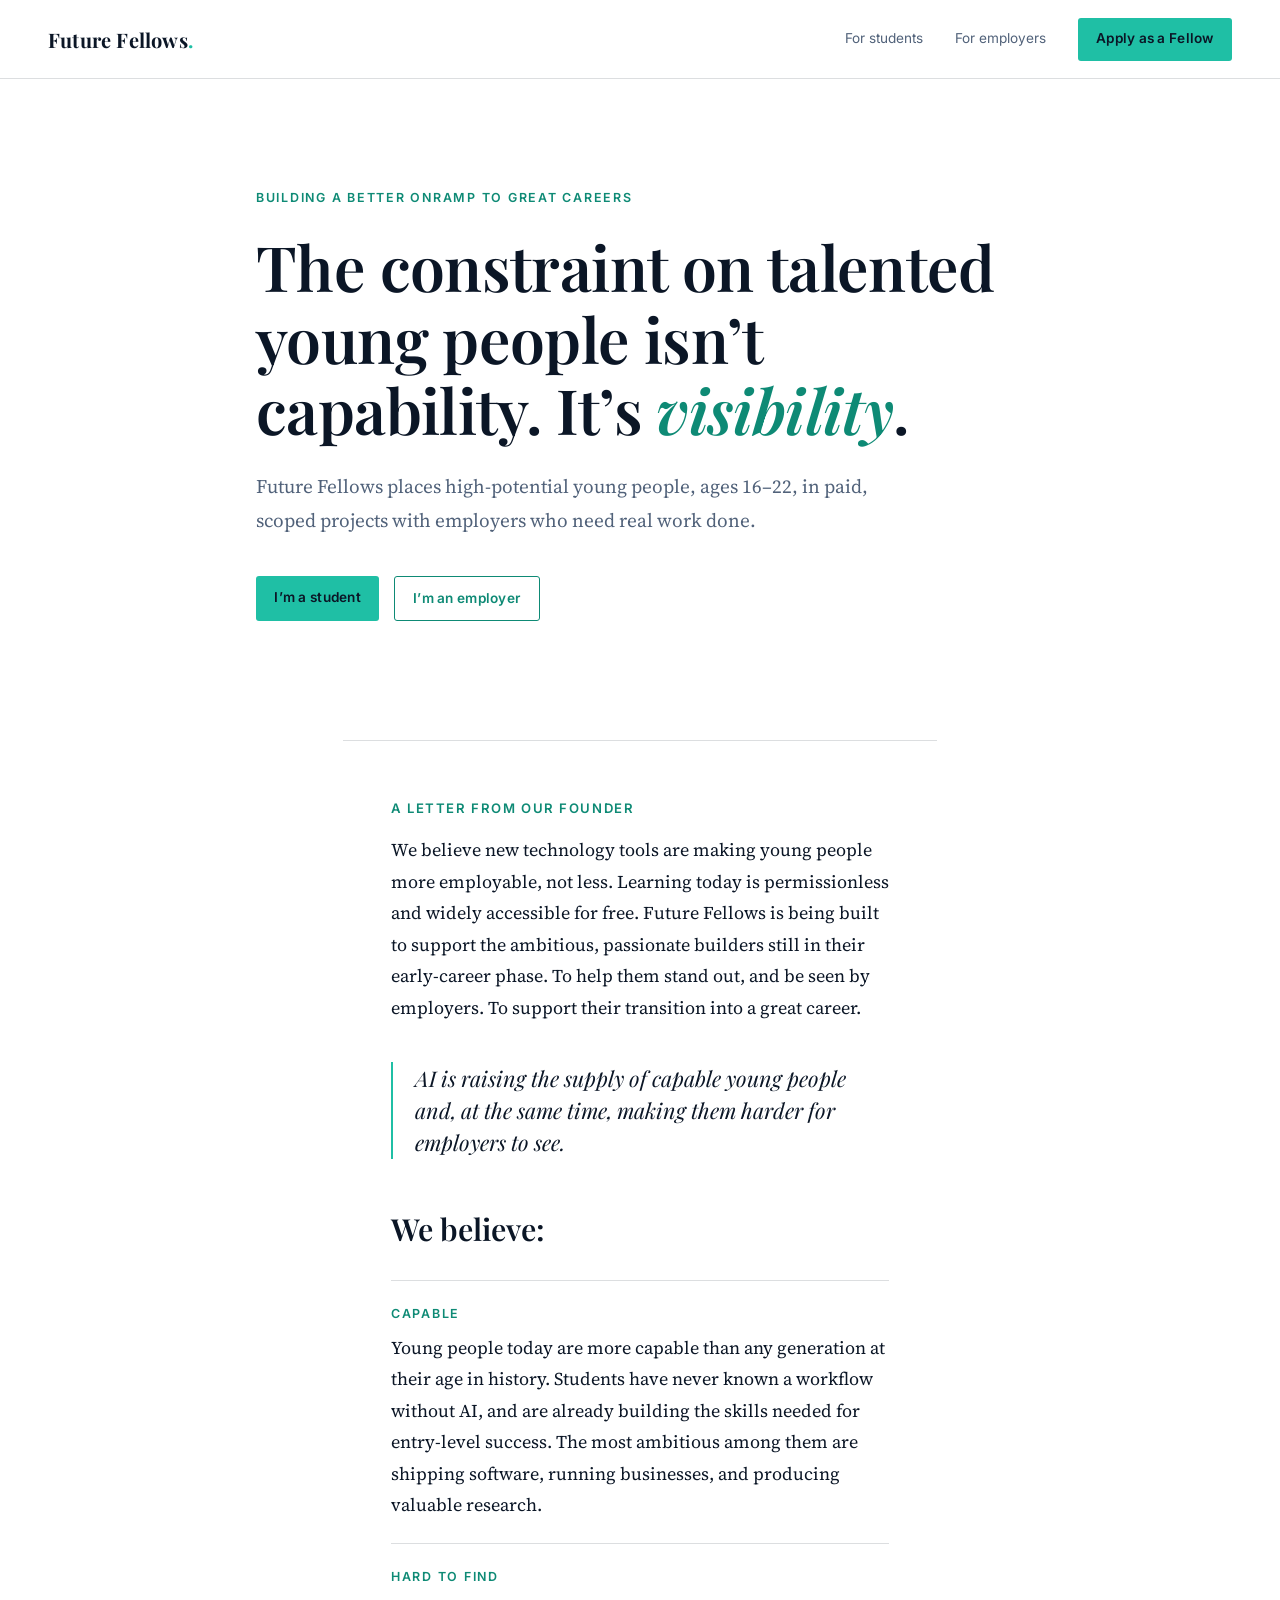
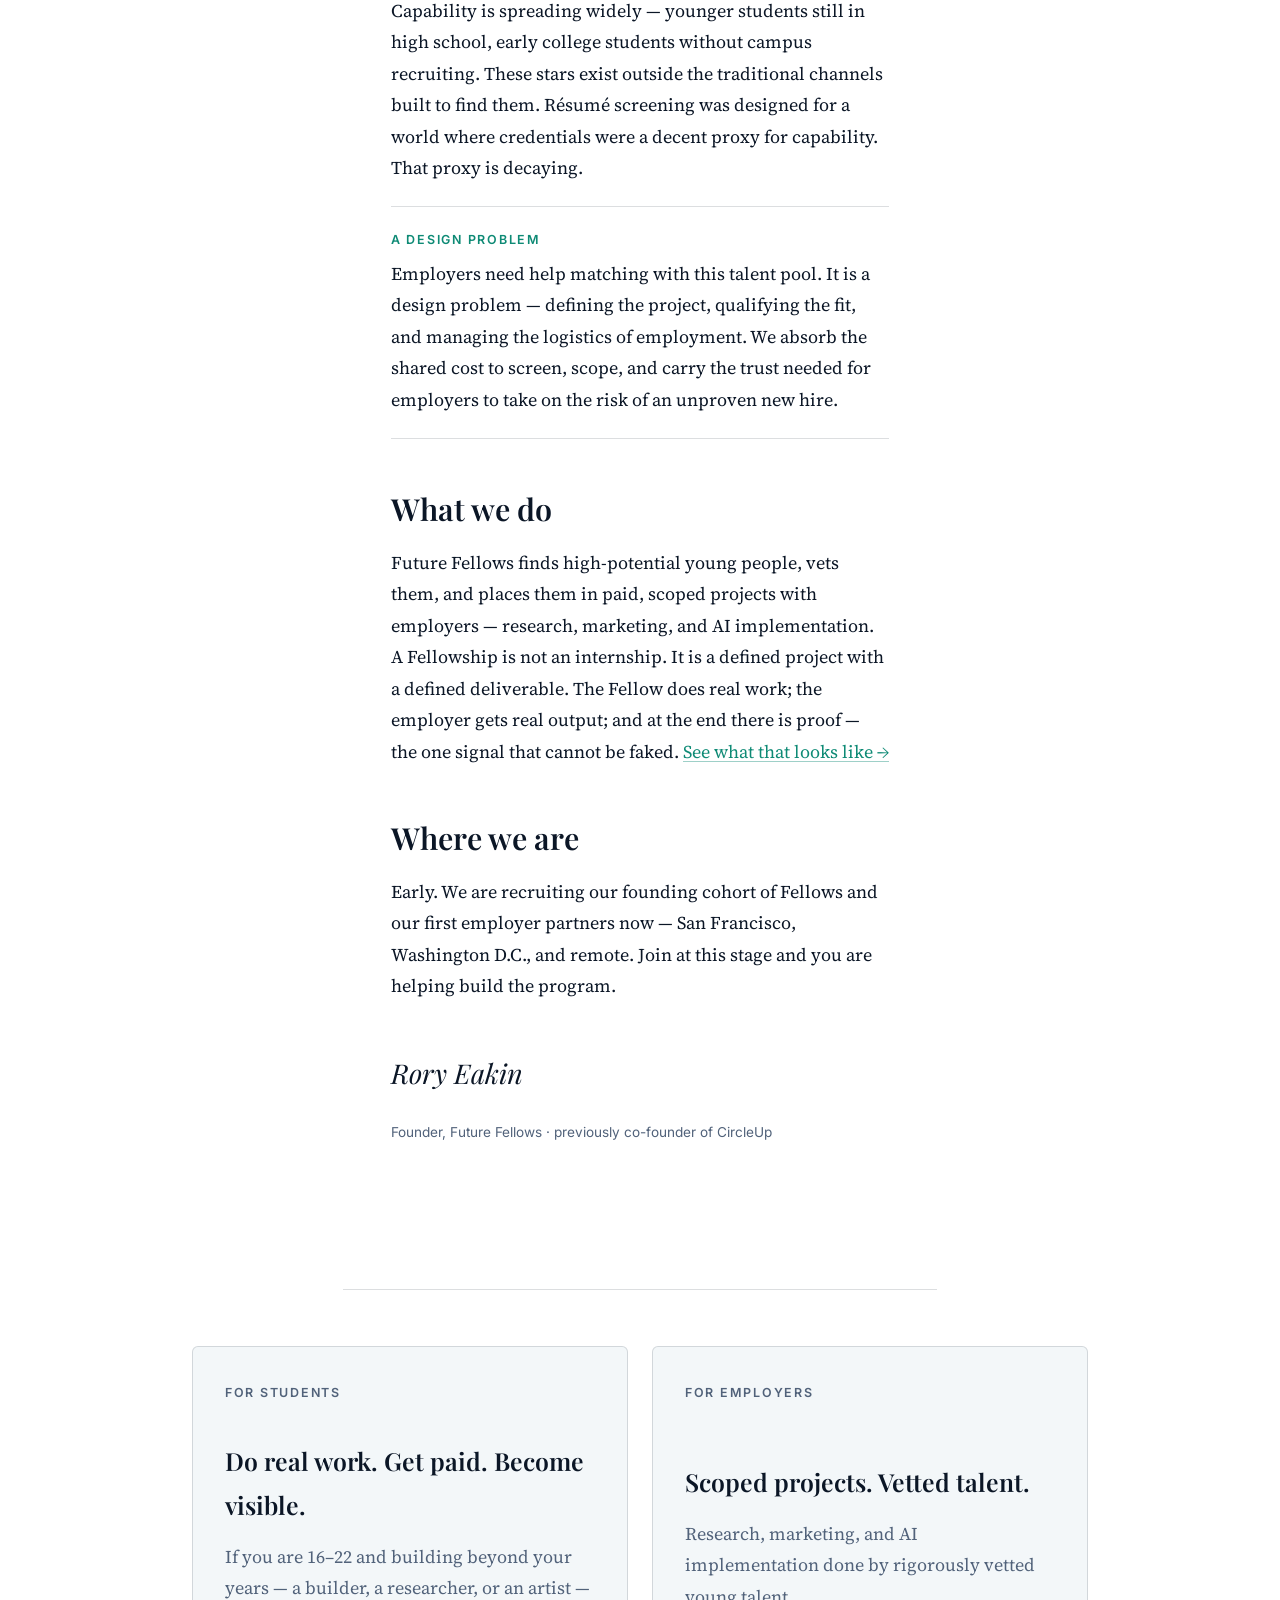
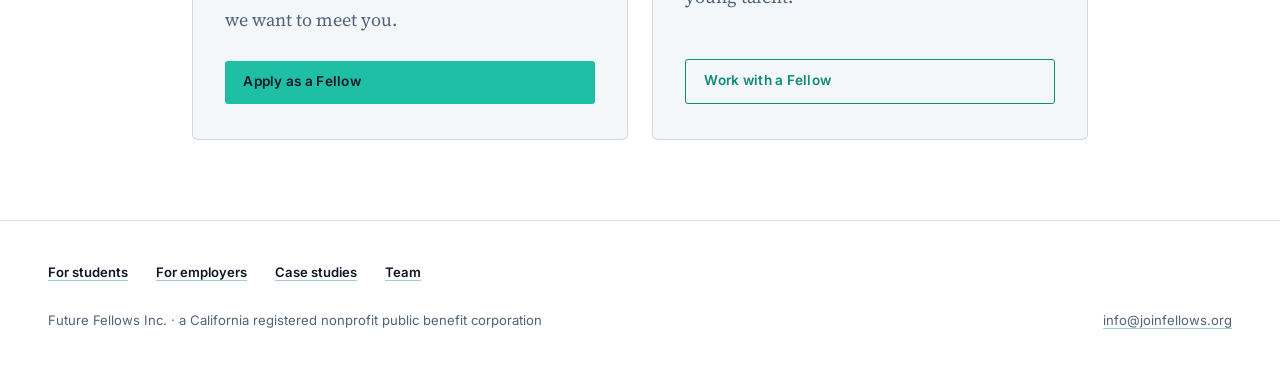
==== commit 9b688c3d: "Credit FF placement on Ruhan's case study; add Builder/Researcher/Artist to student surfaces Case st" ====
--- a/index.html
+++ b/index.html
@@ -83,7 +83,7 @@
   <div class="panel">
     <p class="eyebrow">For students</p>
     <h2>Do real work. Get paid. Become visible.</h2>
-    <p>If you are 16&ndash;22 and building beyond your years, we want to meet you.</p>
+    <p>If you are 16&ndash;22 and building beyond your years &mdash; a builder, a researcher, or an artist &mdash; we want to meet you.</p>
     <a class="btn" href="/students.html">Apply as a Fellow</a>
   </div>
   <div class="panel">
--- a/style.css
+++ b/style.css
@@ -580,6 +580,11 @@
   padding: 0.75rem 1rem;
 }
 
+.cs-source-flag {
+  background: var(--teal-soft);
+  border-color: transparent;
+}
+
 .cs-sample-flag {
   position: absolute;
   top: 0.75rem;
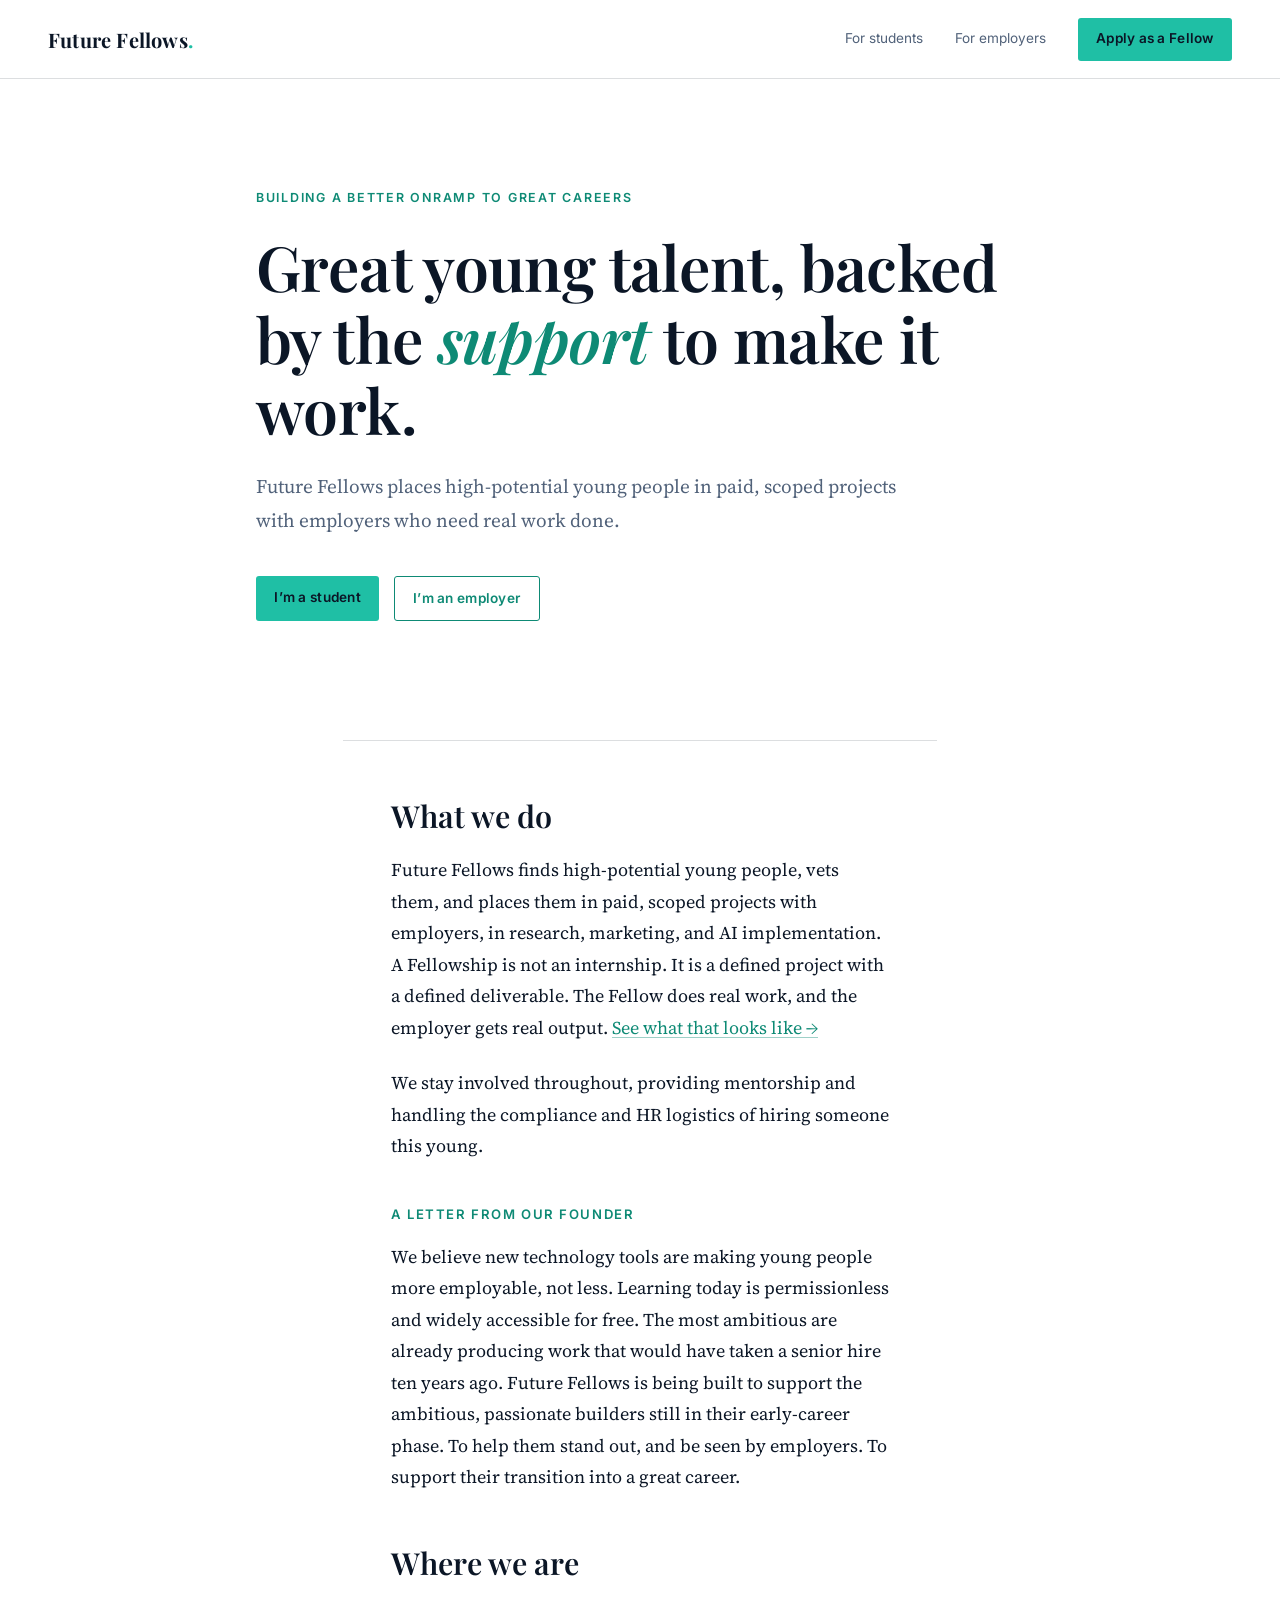
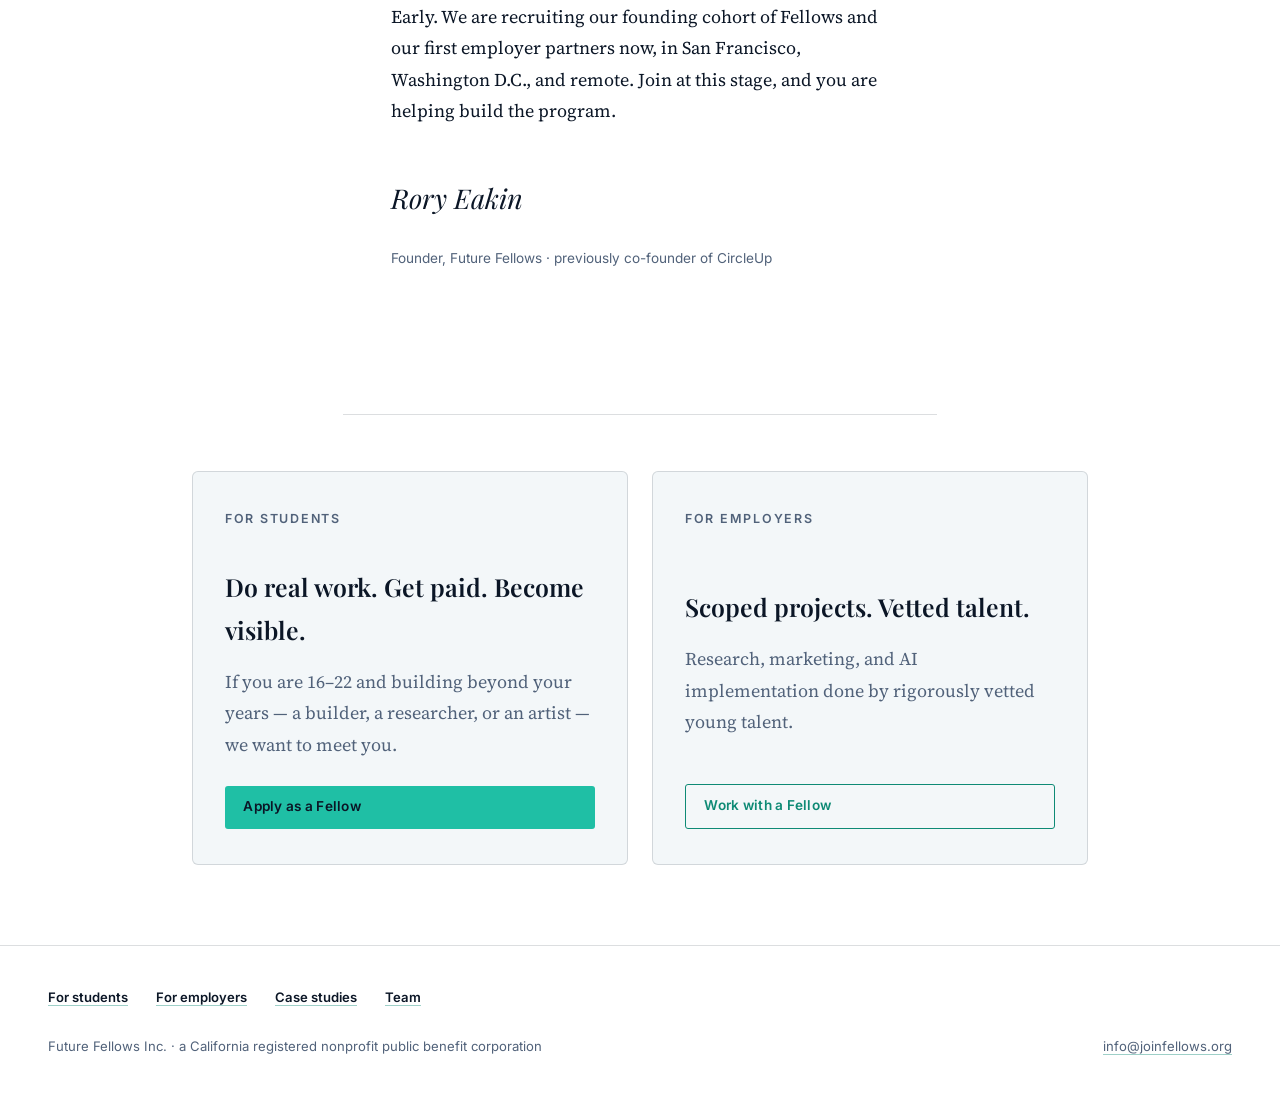
==== commit fd3ab007: "Reframe homepage around support, not visibility Move the thesis off "visibility" (Fellows will be on" ====
--- a/index.html
+++ b/index.html
@@ -4,7 +4,7 @@
 <meta charset="UTF-8">
 <meta name="viewport" content="width=device-width, initial-scale=1">
 <title>Future Fellows — Building a better onramp to great careers</title>
-<meta name="description" content="Future Fellows places high-potential young people, ages 16–22, in paid, scoped projects with employers. The constraint on talented young people isn't capability. It's visibility.">
+<meta name="description" content="Future Fellows places high-potential young people in paid, scoped projects with employers who need real work done. Great young talent, backed by the support to make it work.">
 <link rel="preconnect" href="https://fonts.googleapis.com">
 <link rel="preconnect" href="https://fonts.gstatic.com" crossorigin>
 <link href="https://fonts.googleapis.com/css2?family=Playfair+Display:ital,wght@0,600;0,700;1,600&family=Source+Serif+4:ital,opsz,wght@0,8..60,400;0,8..60,600;1,8..60,400&family=Inter:wght@400;600&display=swap" rel="stylesheet">
@@ -21,14 +21,14 @@
   <div class="nav-links">
     <a href="/students.html">For students</a>
     <a href="/employers.html">For employers</a>
-    <a class="btn" href="/students.html#apply">Apply as a Fellow</a>
+    <a class="btn" href="/students.html">Apply<span class="btn-tail"> as a Fellow</span></a>
   </div>
 </nav>
 
 <header class="hero fade-in">
   <p class="eyebrow">Building a better onramp to great careers</p>
-  <h1>The constraint on talented young people isn&rsquo;t capability. It&rsquo;s <em>visibility</em>.</h1>
-  <p class="dek">Future Fellows places high-potential young people, ages 16&ndash;22, in paid, scoped projects with employers who need real work done.</p>
+  <h1>Great young talent, backed by the <em>support</em> to make it work.</h1>
+  <p class="dek">Future Fellows places high-potential young people in paid, scoped projects with employers who need real work done.</p>
   <div class="cta-row">
     <a class="btn" href="/students.html">I&rsquo;m a student</a>
     <a class="btn btn-ghost" href="/employers.html">I&rsquo;m an employer</a>
@@ -39,36 +39,19 @@
 
 <main class="prose">
 
+  <h2>What we do</h2>
+
+  <p>Future Fellows finds high-potential young people, vets them, and places them in paid, scoped projects with employers, in research, marketing, and AI implementation. A Fellowship is not an internship. It is a defined project with a defined deliverable. The Fellow does real work, and the employer gets real output. <a href="/case-studies.html">See what that looks like &rarr;</a></p>
+
+  <p>We stay involved throughout, providing mentorship and handling the compliance and HR logistics of hiring someone this young.</p>
+
   <h3>A letter from our founder</h3>
 
-  <p>We believe new technology tools are making young people more employable, not less. Learning today is permissionless and widely accessible for free. Future Fellows is being built to support the ambitious, passionate builders still in their early-career phase. To help them stand out, and be seen by employers. To support their transition into a great career.</p>
-
-  <p class="break-line">AI is raising the supply of capable young people and, at the same time, making them harder for employers to see.</p>
-
-  <h2>We believe:</h2>
-
-  <ul class="beliefs">
-    <li>
-      <span class="belief-name">Capable</span>
-      Young people today are more capable than any generation at their age in history. Students have never known a workflow without AI, and are already building the skills needed for entry-level success. The most ambitious among them are shipping software, running businesses, and producing valuable research.
-    </li>
-    <li>
-      <span class="belief-name">Hard to find</span>
-      Capability is spreading widely &mdash; younger students still in high school, early college students without campus recruiting. These stars exist outside the traditional channels built to find them. R&eacute;sum&eacute; screening was designed for a world where credentials were a decent proxy for capability. That proxy is decaying.
-    </li>
-    <li>
-      <span class="belief-name">A design problem</span>
-      Employers need help matching with this talent pool. It is a design problem &mdash; defining the project, qualifying the fit, and managing the logistics of employment. We absorb the shared cost to screen, scope, and carry the trust needed for employers to take on the risk of an unproven new hire.
-    </li>
-  </ul>
-
-  <h2>What we do</h2>
-
-  <p>Future Fellows finds high-potential young people, vets them, and places them in paid, scoped projects with employers &mdash; research, marketing, and AI implementation. A Fellowship is not an internship. It is a defined project with a defined deliverable. The Fellow does real work; the employer gets real output; and at the end there is proof &mdash; the one signal that cannot be faked. <a href="/case-studies.html">See what that looks like &rarr;</a></p>
+  <p>We believe new technology tools are making young people more employable, not less. Learning today is permissionless and widely accessible for free. The most ambitious are already producing work that would have taken a senior hire ten years ago. Future Fellows is being built to support the ambitious, passionate builders still in their early-career phase. To help them stand out, and be seen by employers. To support their transition into a great career.</p>
 
   <h2>Where we are</h2>
 
-  <p>Early. We are recruiting our founding cohort of Fellows and our first employer partners now &mdash; San Francisco, Washington D.C., and remote. Join at this stage and you are helping build the program.</p>
+  <p>Early. We are recruiting our founding cohort of Fellows and our first employer partners now, in San Francisco, Washington D.C., and remote. Join at this stage, and you are helping build the program.</p>
 
   <div class="signature">
     <p class="sig-name">Rory Eakin</p>
--- a/style.css
+++ b/style.css
@@ -250,6 +250,22 @@
 
 @media (max-width: 720px) {
   .split { grid-template-columns: 1fr; }
+}
+
+/* Small screens: the top nav keeps identity + the page's primary CTA only.
+   The secondary links live in the footer on every page, so nothing is
+   stranded -- and the nav is sticky, so every row it saves is screen the
+   reader keeps for the whole page. */
+@media (max-width: 640px) {
+  .nav-links a:not(.btn) { display: none; }
+}
+
+/* Below ~360px (older iPhone SE, folded Galaxy) the wordmark and a full-length
+   CTA still don't fit on one row. Shorten the label rather than shrinking the
+   button -- the tap target stays full size. */
+@media (max-width: 379px) {
+  .nav { padding-left: 1rem; padding-right: 1rem; }
+  .nav-links .btn-tail { display: none; }
 }
 
 /* ---------- Detail pages ---------- */
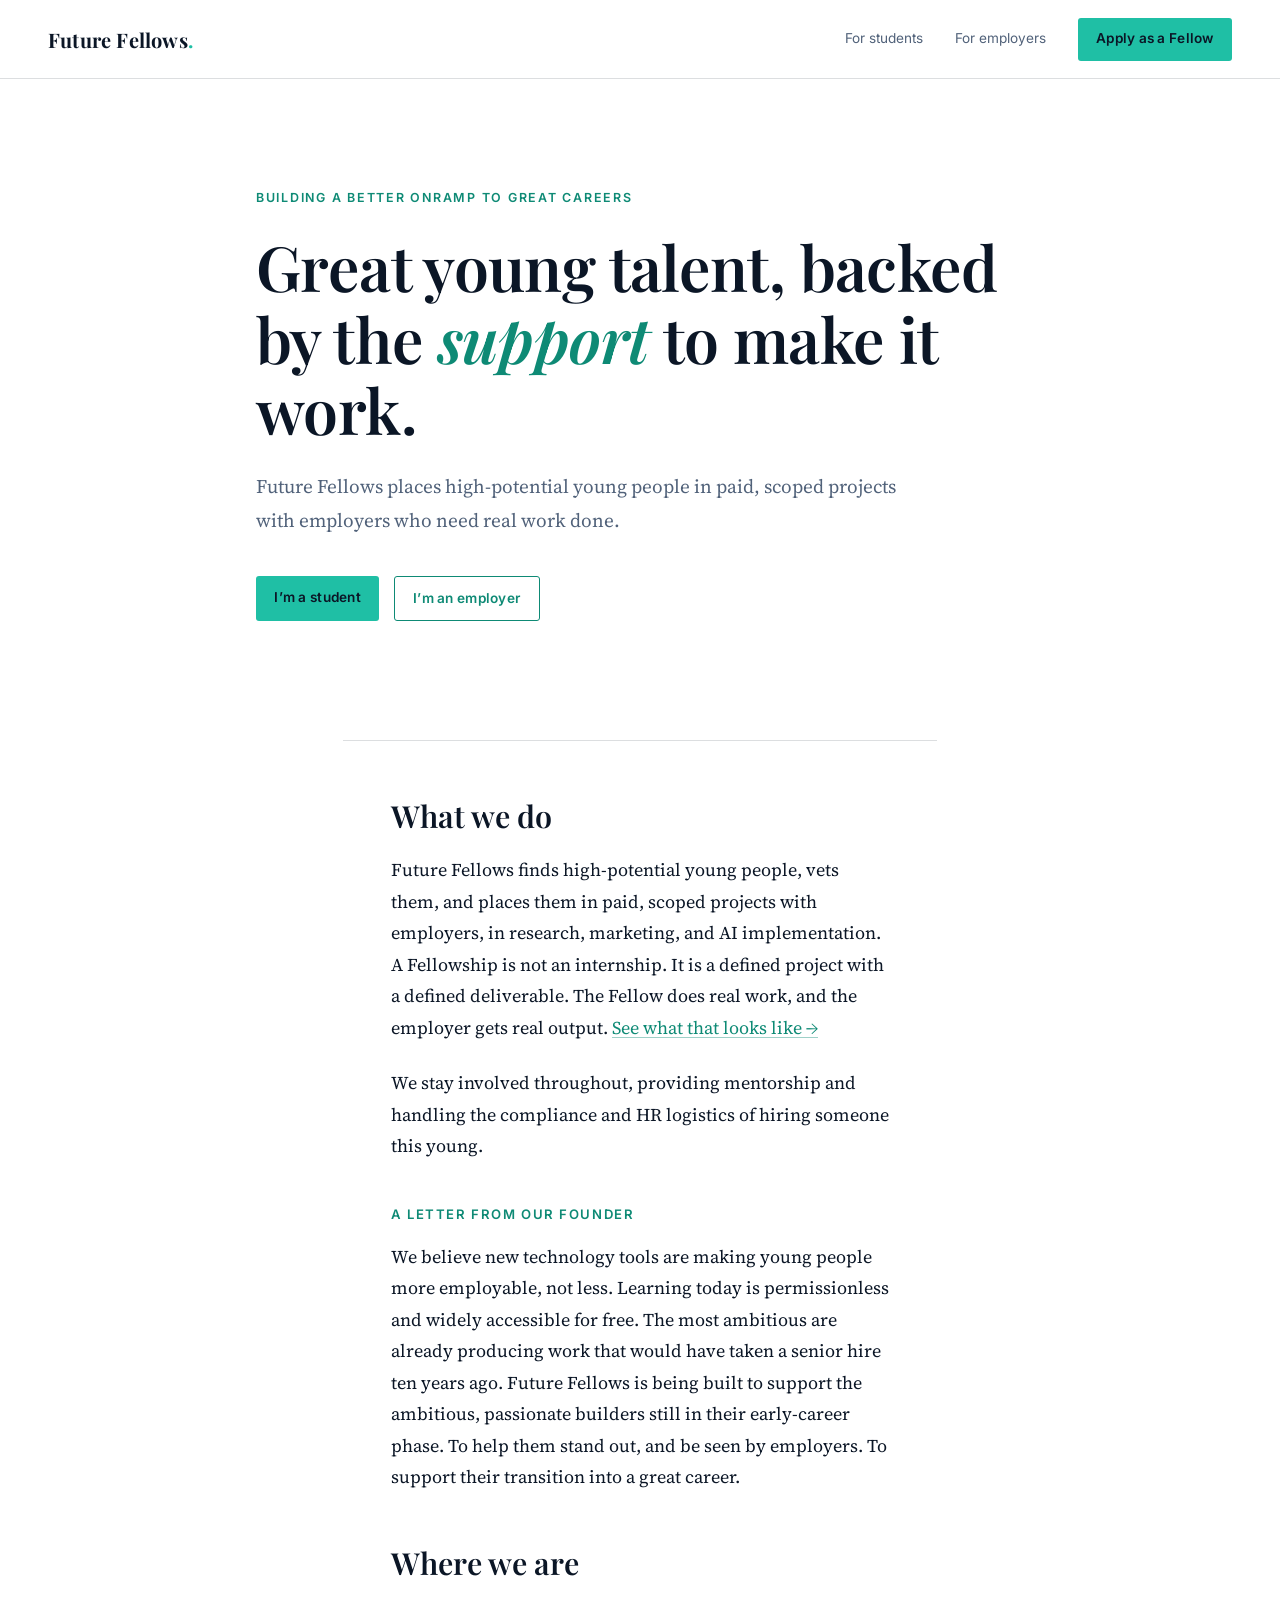
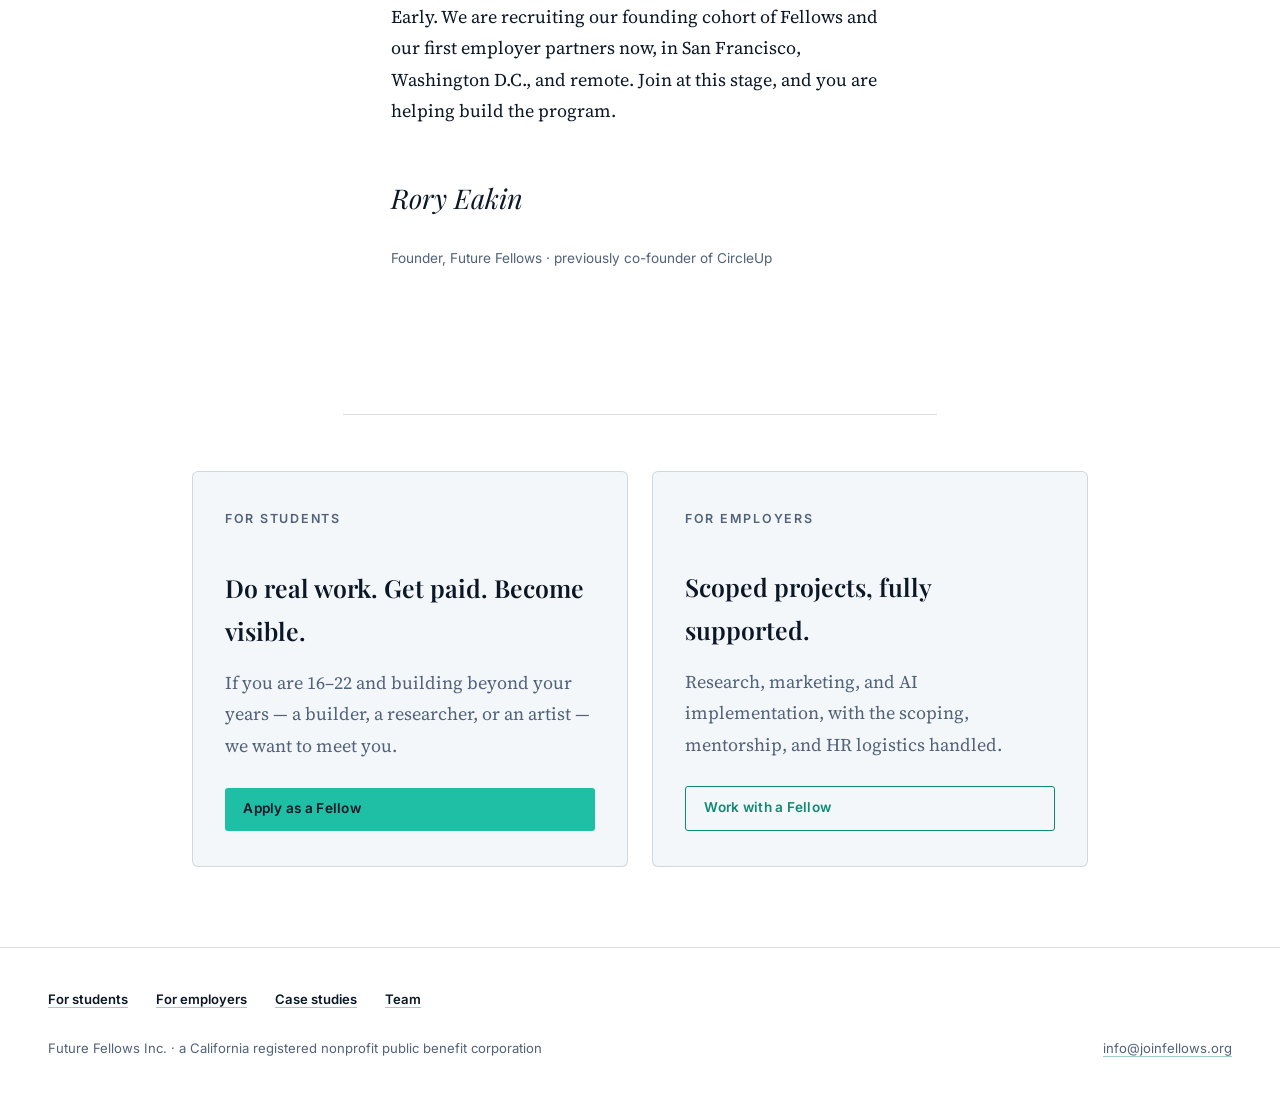
==== commit 9f962380: "Match the employer panel to the support thesis "Scoped projects. Vetted talent." leaned on "vetted" " ====
--- a/index.html
+++ b/index.html
@@ -71,8 +71,8 @@
   </div>
   <div class="panel">
     <p class="eyebrow">For employers</p>
-    <h2>Scoped projects. Vetted talent.</h2>
-    <p>Research, marketing, and AI implementation done by rigorously vetted young talent.</p>
+    <h2>Scoped projects, fully supported.</h2>
+    <p>Research, marketing, and AI implementation, with the scoping, mentorship, and HR logistics handled.</p>
     <a class="btn btn-ghost" href="/employers.html">Work with a Fellow</a>
   </div>
 </section>
